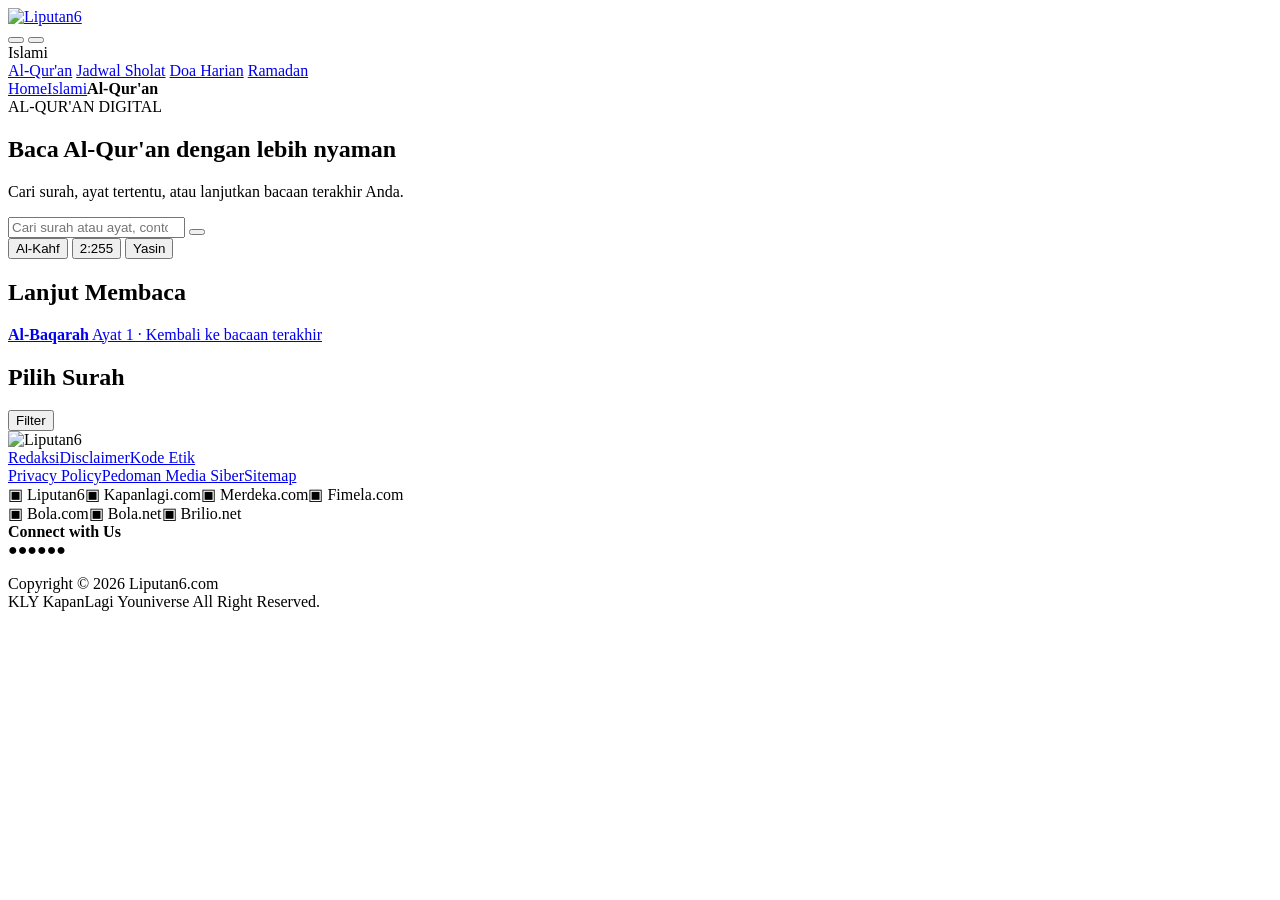
==== mobile/index.html @ b804c32e "Add standalone Quran mobile homepage shell" ====
<!doctype html>
<html lang="id">
<head>
  <meta charset="utf-8">
  <meta name="viewport" content="width=device-width,initial-scale=1,viewport-fit=cover">
  <meta name="theme-color" content="#ffffff">
  <title>Al-Qur'an Digital — Liputan6</title>
  <meta name="description" content="Baca Al-Qur'an digital, cari surah dan ayat, serta lanjutkan bacaan terakhir di Liputan6.">
  <link rel="preconnect" href="https://fonts.googleapis.com">
  <link rel="preconnect" href="https://fonts.gstatic.com" crossorigin>
  <link rel="preconnect" href="https://equran.id">
  <link href="https://fonts.googleapis.com/css2?family=Inter:wght@400;500;600;700&family=Noto+Naskh+Arabic:wght@500;600;700&display=swap" rel="stylesheet">
  <script src="https://unpkg.com/lucide@0.468.0"></script>
  <link rel="stylesheet" href="./mobile.css?v=1">
</head>
<body>
  <header class="mobile-header">
    <div class="mobile-header__bar">
      <a class="mobile-logo" href="./" aria-label="Liputan6 Al-Qur'an">
        <img src="https://www.figma.com/api/mcp/asset/c49e7ab8-68de-4ee7-a061-f25c8edc1edc.svg" alt="Liputan6">
      </a>
      <div class="mobile-header__actions">
        <button type="button" class="icon-button" aria-label="Masuk"><i data-lucide="circle-user-round"></i></button>
        <button type="button" class="icon-button" aria-label="Menu"><i data-lucide="layout-grid"></i></button>
      </div>
    </div>
    <nav class="channel-tabs" aria-label="Navigasi Islami">
      <div class="channel-tabs__lead"><i data-lucide="book-open"></i><span>Islami</span></div>
      <span class="channel-divider" aria-hidden="true"></span>
      <a class="channel-tab active" href="./" aria-current="page">Al-Qur'an</a>
      <a class="channel-tab" href="#">Jadwal Sholat</a>
      <a class="channel-tab" href="#">Doa Harian</a>
      <a class="channel-tab" href="#">Ramadan</a>
    </nav>
  </header>

  <main>
    <div class="mobile-container breadcrumb" aria-label="Breadcrumb">
      <a href="#">Home</a><i data-lucide="chevron-right"></i><a href="#">Islami</a><i data-lucide="chevron-right"></i><b>Al-Qur'an</b>
    </div>

    <section class="mobile-container hero">
      <span class="eyebrow">AL-QUR'AN DIGITAL</span>
      <h1>Baca Al-Qur'an dengan lebih nyaman</h1>
      <p>Cari surah, ayat tertentu, atau lanjutkan bacaan terakhir Anda.</p>

      <form class="quran-search" id="searchForm" role="search">
        <i data-lucide="search"></i>
        <input id="searchInput" type="search" autocomplete="off" placeholder="Cari surah atau ayat, contoh 2:255" aria-label="Cari surah atau ayat">
        <button type="submit" aria-label="Cari"><i data-lucide="arrow-right"></i></button>
      </form>
      <div class="search-suggestions" aria-label="Contoh pencarian">
        <button type="button" data-query="Al-Kahf">Al-Kahf</button>
        <button type="button" data-query="2:255">2:255</button>
        <button type="button" data-query="Yasin">Yasin</button>
      </div>
      <div id="searchResults" class="search-results" hidden></div>
    </section>

    <section class="mobile-container continue-section" id="continueSection">
      <div class="section-title-row">
        <div><span class="section-accent"></span><h2>Lanjut Membaca</h2></div>
      </div>
      <a class="continue-card" id="continueCard" href="./surah.html?surah=2">
        <div class="continue-icon"><i data-lucide="history"></i></div>
        <div class="continue-copy">
          <strong id="continueTitle">Al-Baqarah</strong>
          <span id="continueMeta">Ayat 1 · Kembali ke bacaan terakhir</span>
        </div>
        <i data-lucide="chevron-right" class="continue-arrow"></i>
      </a>
    </section>

    <section class="surah-section" id="surahSection">
      <div class="mobile-container section-title-row section-title-row--surah">
        <div><span class="section-accent"></span><h2>Pilih Surah</h2></div>
        <button class="filter-button" id="filterButton" type="button" aria-expanded="false"><i data-lucide="sliders-horizontal"></i> Filter</button>
      </div>
      <div class="mobile-container filter-panel" id="filterPanel" hidden>
        <button type="button" class="active" data-filter="Semua">Semua</button>
        <button type="button" data-filter="Makkiyah">Makkiyah</button>
        <button type="button" data-filter="Madaniyah">Madaniyah</button>
      </div>
      <div class="mobile-container surah-list" id="surahList">
        <div class="surah-skeleton"></div><div class="surah-skeleton"></div><div class="surah-skeleton"></div>
      </div>
      <div class="mobile-container">
        <button class="load-more" id="loadMore" type="button" hidden>Tampilkan lebih banyak</button>
      </div>
    </section>
  </main>

  <footer class="mobile-footer">
    <div class="footer-brand-row">
      <img class="footer-logo" src="https://www.figma.com/api/mcp/asset/e5b4003c-0902-4625-950e-8571604f6aca.svg" alt="Liputan6">
      <img class="footer-badge" src="https://www.figma.com/api/mcp/asset/d2e7c00d-f84f-42d7-879d-22c076b215c2.png" alt="">
      <img class="footer-badge footer-badge--wide" src="https://www.figma.com/api/mcp/asset/475f2e99-e665-46d4-9418-50251b727803.png" alt="">
    </div>
    <div class="footer-link-grid">
      <div><a href="#">Redaksi</a><a href="#">Disclaimer</a><a href="#">Kode Etik</a></div>
      <div><a href="#">Privacy Policy</a><a href="#">Pedoman Media Siber</a><a href="#">Sitemap</a></div>
    </div>
    <div class="footer-network">
      <div><span>▣ Liputan6</span><span>▣ Kapanlagi.com</span><span>▣ Merdeka.com</span><span>▣ Fimela.com</span></div>
      <div><span>▣ Bola.com</span><span>▣ Bola.net</span><span>▣ Brilio.net</span></div>
    </div>
    <div class="footer-social">
      <strong>Connect with Us</strong>
      <div><span>●</span><span>●</span><span>●</span><span>●</span><span>●</span><span>●</span></div>
    </div>
    <p>Copyright © 2026 Liputan6.com<br>KLY KapanLagi Youniverse All Right Reserved.</p>
  </footer>

  <script src="./home.js?v=1"></script>
</body>
</html>
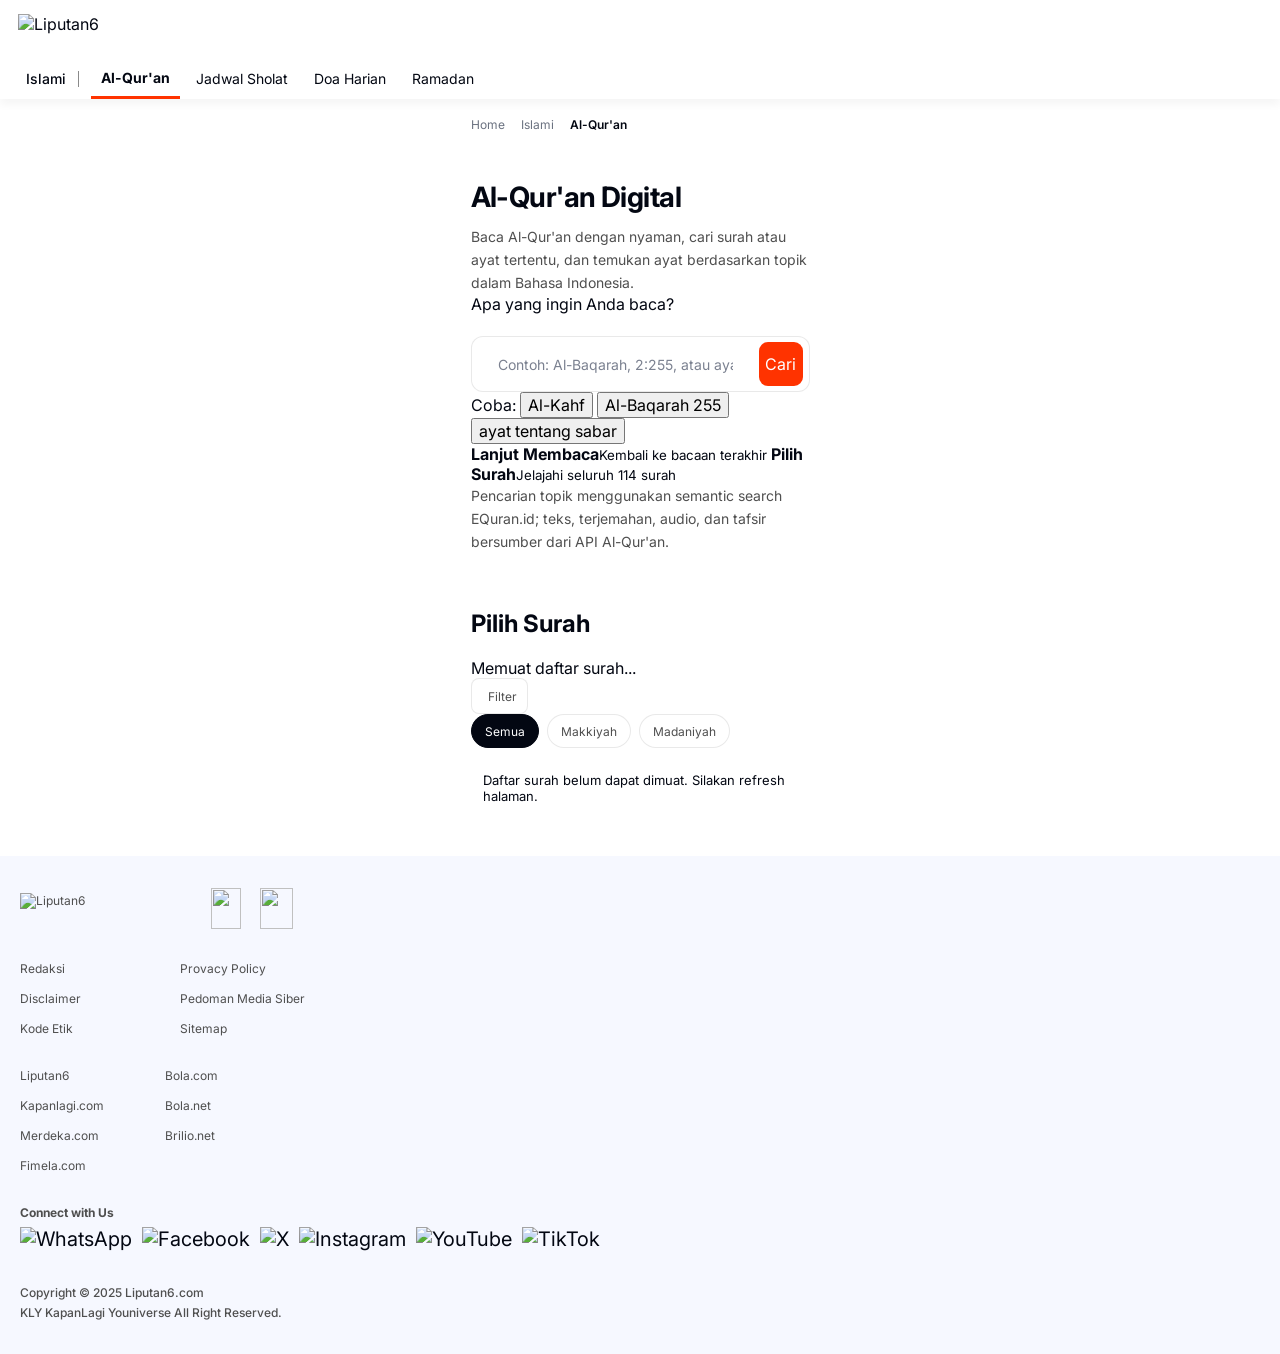
==== commit 54bfa14f: "Align mobile Quran home with desktop content and Figma footer" ====
--- a/mobile/index.html
+++ b/mobile/index.html
@@ -11,7 +11,7 @@
   <link rel="preconnect" href="https://equran.id">
   <link href="https://fonts.googleapis.com/css2?family=Inter:wght@400;500;600;700&family=Noto+Naskh+Arabic:wght@500;600;700&display=swap" rel="stylesheet">
   <script src="https://unpkg.com/lucide@0.468.0"></script>
-  <link rel="stylesheet" href="./mobile.css?v=1">
+  <link rel="stylesheet" href="./mobile.css?v=2">
 </head>
 <body>
   <header class="mobile-header">
@@ -40,41 +40,45 @@
     </div>
 
     <section class="mobile-container hero">
-      <span class="eyebrow">AL-QUR'AN DIGITAL</span>
-      <h1>Baca Al-Qur'an dengan lebih nyaman</h1>
-      <p>Cari surah, ayat tertentu, atau lanjutkan bacaan terakhir Anda.</p>
+      <h1>Al-Qur'an Digital</h1>
+      <p class="lead">Baca Al-Qur'an dengan nyaman, cari surah atau ayat tertentu, dan temukan ayat berdasarkan topik dalam Bahasa Indonesia.</p>
 
+      <div class="finder-label">Apa yang ingin Anda baca?</div>
       <form class="quran-search" id="searchForm" role="search">
         <i data-lucide="search"></i>
-        <input id="searchInput" type="search" autocomplete="off" placeholder="Cari surah atau ayat, contoh 2:255" aria-label="Cari surah atau ayat">
-        <button type="submit" aria-label="Cari"><i data-lucide="arrow-right"></i></button>
+        <input id="searchInput" type="search" autocomplete="off" placeholder="Contoh: Al-Baqarah, 2:255, atau ayat tentang sabar" aria-label="Cari surah, ayat, atau topik">
+        <button type="submit">Cari</button>
       </form>
-      <div class="search-suggestions" aria-label="Contoh pencarian">
+      <div class="finder-help" aria-label="Contoh pencarian">
+        <span>Coba:</span>
         <button type="button" data-query="Al-Kahf">Al-Kahf</button>
-        <button type="button" data-query="2:255">2:255</button>
-        <button type="button" data-query="Yasin">Yasin</button>
+        <button type="button" data-query="2:255">Al-Baqarah 255</button>
+        <button type="button" data-query="ayat tentang sabar">ayat tentang sabar</button>
       </div>
       <div id="searchResults" class="search-results" hidden></div>
-    </section>
 
-    <section class="mobile-container continue-section" id="continueSection">
-      <div class="section-title-row">
-        <div><span class="section-accent"></span><h2>Lanjut Membaca</h2></div>
+      <div class="journey">
+        <a class="journey-card journey-card--primary" id="continueCard" href="./ayat.html?surah=2&ayat=1">
+          <span class="journey-icon"><i data-lucide="history"></i></span>
+          <span class="journey-copy"><strong>Lanjut Membaca</strong><small id="continueMeta">Kembali ke bacaan terakhir</small></span>
+          <i data-lucide="chevron-right" class="journey-arrow"></i>
+        </a>
+        <a class="journey-card" href="#surahSection">
+          <span class="journey-icon"><i data-lucide="list"></i></span>
+          <span class="journey-copy"><strong>Pilih Surah</strong><small>Jelajahi seluruh 114 surah</small></span>
+          <i data-lucide="chevron-right" class="journey-arrow"></i>
+        </a>
       </div>
-      <a class="continue-card" id="continueCard" href="./surah.html?surah=2">
-        <div class="continue-icon"><i data-lucide="history"></i></div>
-        <div class="continue-copy">
-          <strong id="continueTitle">Al-Baqarah</strong>
-          <span id="continueMeta">Ayat 1 · Kembali ke bacaan terakhir</span>
-        </div>
-        <i data-lucide="chevron-right" class="continue-arrow"></i>
-      </a>
+      <p class="api-note">Pencarian topik menggunakan semantic search EQuran.id; teks, terjemahan, audio, dan tafsir bersumber dari API Al-Qur'an.</p>
     </section>
 
     <section class="surah-section" id="surahSection">
-      <div class="mobile-container section-title-row section-title-row--surah">
-        <div><span class="section-accent"></span><h2>Pilih Surah</h2></div>
-        <button class="filter-button" id="filterButton" type="button" aria-expanded="false"><i data-lucide="sliders-horizontal"></i> Filter</button>
+      <div class="mobile-container surah-head">
+        <h2>Pilih Surah</h2>
+        <div class="surah-tools">
+          <span id="surahCount">Memuat daftar surah...</span>
+          <button class="filter-button" id="filterButton" type="button" aria-expanded="false"><i data-lucide="sliders-horizontal"></i> Filter</button>
+        </div>
       </div>
       <div class="mobile-container filter-panel" id="filterPanel" hidden>
         <button type="button" class="active" data-filter="Semua">Semua</button>
@@ -90,27 +94,43 @@
     </section>
   </main>
 
-  <footer class="mobile-footer">
+  <footer class="mobile-footer" data-node-id="9561:6374">
     <div class="footer-brand-row">
-      <img class="footer-logo" src="https://www.figma.com/api/mcp/asset/e5b4003c-0902-4625-950e-8571604f6aca.svg" alt="Liputan6">
-      <img class="footer-badge" src="https://www.figma.com/api/mcp/asset/d2e7c00d-f84f-42d7-879d-22c076b215c2.png" alt="">
-      <img class="footer-badge footer-badge--wide" src="https://www.figma.com/api/mcp/asset/475f2e99-e665-46d4-9418-50251b727803.png" alt="">
+      <img class="footer-logo" src="https://www.figma.com/api/mcp/asset/d6992bd1-58a9-4e3c-9ffc-792613bb1e10.svg" alt="Liputan6">
+      <img class="footer-badge" src="https://www.figma.com/api/mcp/asset/353c3e08-ad01-46cc-924c-772f82cb1139.png" alt="">
+      <img class="footer-badge footer-badge--wide" src="https://www.figma.com/api/mcp/asset/031d70f5-2025-4f93-bd6d-1e3b5e83b98a.png" alt="">
     </div>
     <div class="footer-link-grid">
       <div><a href="#">Redaksi</a><a href="#">Disclaimer</a><a href="#">Kode Etik</a></div>
-      <div><a href="#">Privacy Policy</a><a href="#">Pedoman Media Siber</a><a href="#">Sitemap</a></div>
+      <div><a href="#">Provacy Policy</a><a href="#">Pedoman Media Siber</a><a href="#">Sitemap</a></div>
     </div>
     <div class="footer-network">
-      <div><span>▣ Liputan6</span><span>▣ Kapanlagi.com</span><span>▣ Merdeka.com</span><span>▣ Fimela.com</span></div>
-      <div><span>▣ Bola.com</span><span>▣ Bola.net</span><span>▣ Brilio.net</span></div>
+      <div>
+        <span><img src="https://www.figma.com/api/mcp/asset/102d1f4e-d08d-4d33-853c-e6e556c7f424.svg" alt="">Liputan6</span>
+        <span class="kl-icon"><i></i>Kapanlagi.com</span>
+        <span><img src="https://www.figma.com/api/mcp/asset/77bad72e-ecf4-429f-89d7-3615265c7aa0.svg" alt="">Merdeka.com</span>
+        <span class="fimela-icon"><i><img src="https://www.figma.com/api/mcp/asset/9bfc8b59-94fc-42bd-aa6b-5ca5ee5abcc8.svg" alt=""></i>Fimela.com</span>
+      </div>
+      <div>
+        <span><img src="https://www.figma.com/api/mcp/asset/77bad72e-ecf4-429f-89d7-3615265c7aa0.svg" alt="">Bola.com</span>
+        <span><img src="https://www.figma.com/api/mcp/asset/77bad72e-ecf4-429f-89d7-3615265c7aa0.svg" alt="">Bola.net</span>
+        <span class="brilio-icon"><i><img src="https://www.figma.com/api/mcp/asset/13ba5c3d-ec86-4aa4-a033-017173a704bc.svg" alt=""></i>Brilio.net</span>
+      </div>
     </div>
     <div class="footer-social">
       <strong>Connect with Us</strong>
-      <div><span>●</span><span>●</span><span>●</span><span>●</span><span>●</span><span>●</span></div>
+      <div>
+        <img src="https://www.figma.com/api/mcp/asset/14cc99d3-c0a4-4e48-9667-baae91fb8a4d.svg" alt="WhatsApp">
+        <img src="https://www.figma.com/api/mcp/asset/903afd90-6f0a-4bb9-a079-15344057a6ca.svg" alt="Facebook">
+        <span class="social-circle social-circle--black"><img src="https://www.figma.com/api/mcp/asset/2e56306e-1889-42ac-8b57-8aeb330c167c.svg" alt="X"></span>
+        <img src="https://www.figma.com/api/mcp/asset/08697b91-86b5-44cb-a3bb-99bf7665ad45.svg" alt="Instagram">
+        <span class="social-circle social-circle--youtube"><img src="https://www.figma.com/api/mcp/asset/a20d5023-03fb-479c-840e-0ed7fa0ce49d.svg" alt="YouTube"></span>
+        <span class="social-circle social-circle--black"><img src="https://www.figma.com/api/mcp/asset/47ce1d9b-184d-40ee-b671-5372ececbd9a.svg" alt="TikTok"></span>
+      </div>
     </div>
-    <p>Copyright © 2026 Liputan6.com<br>KLY KapanLagi Youniverse All Right Reserved.</p>
+    <p>Copyright © 2025 Liputan6.com<br>KLY KapanLagi Youniverse All Right Reserved.</p>
   </footer>
 
-  <script src="./home.js?v=1"></script>
+  <script src="./home.js?v=2"></script>
 </body>
 </html>
--- a/mobile/mobile.css
+++ b/mobile/mobile.css
@@ -0,0 +1 @@
+:root{--ink:#030712;--muted:#4f4f4f;--orange:#f30;--surface:#fff;--soft:#f6f8ff;--line:rgba(79,79,79,.12);--blue:#0042a5}*{box-sizing:border-box}html{font-family:Inter,Arial,sans-serif;color:var(--ink);background:#fff}body{margin:0;background:#fff}a{color:inherit;text-decoration:none}button,input{font:inherit}.mobile-header{position:sticky;top:0;z-index:50;background:#fff}.mobile-header__bar{height:58px;padding:14px 18px;display:flex;align-items:center;justify-content:space-between}.mobile-logo{width:161px;height:30px;display:block}.mobile-logo img{width:100%;height:100%;object-fit:contain}.mobile-header__actions{display:flex;gap:20px}.icon-button{width:20px;height:20px;padding:0;border:0;background:transparent;color:var(--ink);display:grid;place-items:center}.icon-button svg{width:20px;height:20px}.channel-tabs{height:41px;display:flex;align-items:center;gap:6px;padding:0 18px;overflow-x:auto;background:#fff;box-shadow:0 6px 8px rgba(0,0,0,.04);scrollbar-width:none}.channel-tabs::-webkit-scrollbar{display:none}.channel-tabs__lead{display:flex;align-items:center;gap:8px;flex:0 0 auto;font-size:14px;font-weight:500}.channel-tabs__lead svg{width:24px;height:24px}.channel-divider{width:1px;height:16px;background:#8a8a8a;flex:0 0 auto;margin:0 6px}.channel-tab{height:41px;padding:12px 10px;display:flex;align-items:center;flex:0 0 auto;white-space:nowrap;font-size:14px}.channel-tab.active{font-weight:700;border-bottom:3px solid var(--orange)}.mobile-container{width:min(100%,375px);margin:0 auto;padding-left:18px;padding-right:18px}.breadcrumb{height:51px;display:flex;align-items:center;gap:8px;font-size:12px;color:#6b7280}.breadcrumb svg{width:14px;height:14px}.breadcrumb b{color:var(--ink);font-weight:600}.hero{padding-top:22px;padding-bottom:28px}.eyebrow{font-size:11px;font-weight:700;letter-spacing:.08em;color:var(--orange)}.hero h1{margin:8px 0 10px;font-size:28px;line-height:1.25;letter-spacing:-.02em}.hero p{margin:0;color:var(--muted);font-size:14px;line-height:1.65}.quran-search{margin-top:22px;min-height:56px;border:1px solid var(--line);border-radius:12px;padding:5px 6px 5px 14px;display:flex;align-items:center;gap:10px;background:#fff}.quran-search:focus-within{border-color:var(--orange);box-shadow:0 0 0 3px rgba(255,51,0,.1)}.quran-search>svg{width:20px;height:20px;flex:0 0 auto}.quran-search input{min-width:0;flex:1;height:44px;border:0;outline:0;background:transparent;font-size:14px;color:var(--ink)}.quran-search input::placeholder{color:#7b8190}.quran-search button{width:44px;height:44px;border:0;border-radius:9px;background:var(--orange);color:#fff;display:grid;place-items:center}.quran-search button svg{width:18px;height:18px}.search-suggestions{margin-top:10px;display:flex;gap:8px;overflow-x:auto;scrollbar-width:none}.search-suggestions::-webkit-scrollbar{display:none}.search-suggestions button{height:34px;padding:0 12px;border:1px solid var(--line);border-radius:999px;background:#fff;color:var(--muted);font-size:12px;white-space:nowrap}.search-results{margin-top:12px;border:1px solid var(--line);border-radius:10px;overflow:hidden}.search-result{display:flex;align-items:center;justify-content:space-between;gap:12px;padding:12px;border-bottom:1px solid var(--line);font-size:13px}.search-result:last-child{border-bottom:0}.continue-section{padding-top:6px;padding-bottom:28px}.section-title-row{display:flex;align-items:center;justify-content:space-between;margin-bottom:14px}.section-title-row>div{display:flex;align-items:center;gap:10px}.section-accent{width:4px;height:20px;border-radius:2px;background:var(--orange)}.section-title-row h2{margin:0;font-size:20px;line-height:1.3}.continue-card{min-height:84px;border:1px solid rgba(255,51,0,.15);border-radius:12px;background:linear-gradient(135deg,#fff,#fffbf7);display:flex;align-items:center;gap:12px;padding:16px}.continue-icon{width:42px;height:42px;border-radius:50%;display:grid;place-items:center;background:#fff0eb;color:var(--orange);flex:0 0 auto}.continue-icon svg{width:20px;height:20px}.continue-copy{min-width:0;display:flex;flex:1;flex-direction:column;gap:4px}.continue-copy strong{font-size:15px}.continue-copy span{font-size:12px;color:var(--muted);white-space:nowrap;overflow:hidden;text-overflow:ellipsis}.continue-arrow{width:18px;height:18px;color:#6b7280}.surah-section{padding-top:8px;padding-bottom:40px}.section-title-row--surah{margin-bottom:12px}.filter-button{height:36px;border:1px solid var(--line);border-radius:8px;background:#fff;padding:0 10px;display:flex;align-items:center;gap:6px;font-size:12px;color:var(--muted)}.filter-button svg{width:15px;height:15px}.filter-panel{display:flex;gap:8px;padding-bottom:12px;overflow-x:auto}.filter-panel button{height:34px;padding:0 13px;border:1px solid var(--line);border-radius:999px;background:#fff;font-size:12px;color:var(--muted)}.filter-panel button.active{border-color:var(--ink);background:var(--ink);color:#fff}.surah-list{display:flex;flex-direction:column}.surah-item{display:grid;grid-template-columns:42px 1fr auto;align-items:center;gap:12px;min-height:78px;border-bottom:1px solid var(--line);padding:10px 0}.surah-number{width:36px;height:36px;border-radius:8px;background:var(--soft);display:grid;place-items:center;font-size:12px;font-weight:700}.surah-copy{min-width:0}.surah-copy strong{display:block;font-size:15px;margin-bottom:5px}.surah-copy span{display:block;font-size:12px;color:var(--muted)}.surah-arabic{text-align:right}.surah-arabic b{display:block;font-family:'Noto Naskh Arabic',serif;font-size:23px;line-height:1.3;font-weight:600}.surah-arabic span{display:block;font-size:11px;color:var(--muted);margin-top:4px}.surah-skeleton{height:78px;border-bottom:1px solid var(--line);position:relative;overflow:hidden}.surah-skeleton:after{content:"";position:absolute;inset:15px 0;background:linear-gradient(90deg,#f1f3f7,#fafbfc,#f1f3f7);border-radius:8px;animation:pulse 1.2s infinite alternate}.load-more{width:100%;height:46px;margin-top:18px;border:1px solid var(--line);border-radius:9px;background:#fff;color:var(--ink);font-size:14px;font-weight:600}.mobile-footer{background:var(--soft);padding:32px 20px;display:flex;flex-direction:column;gap:32px;color:var(--muted);font-size:12px}.footer-brand-row{display:flex;align-items:center;gap:19px}.footer-logo{width:172px;height:32px;object-fit:contain}.footer-badge{width:30px;height:41px;object-fit:cover}.footer-badge--wide{width:33px}.footer-link-grid{display:grid;grid-template-columns:95px 1fr;gap:65px}.footer-link-grid>div{display:flex;flex-direction:column;gap:15px}.footer-network{display:grid;grid-template-columns:115px 1fr;gap:30px}.footer-network>div{display:flex;flex-direction:column;gap:15px}.footer-social{display:flex;flex-direction:column;gap:7px}.footer-social strong{font-size:12px}.footer-social>div{display:flex;gap:10px;font-size:20px;line-height:24px;color:var(--ink)}.mobile-footer p{margin:0;line-height:1.6;font-weight:500}@keyframes pulse{from{opacity:.55}to{opacity:1}}@media(max-width:340px){.mobile-header__bar,.channel-tabs,.mobile-container{padding-left:14px;padding-right:14px}.mobile-logo{width:148px}.hero h1{font-size:25px}.footer-link-grid{gap:38px}.footer-brand-row{gap:12px}.footer-logo{width:154px}}@media(prefers-reduced-motion:reduce){*{scroll-behavior:auto!important;animation:none!important;transition:none!important}}
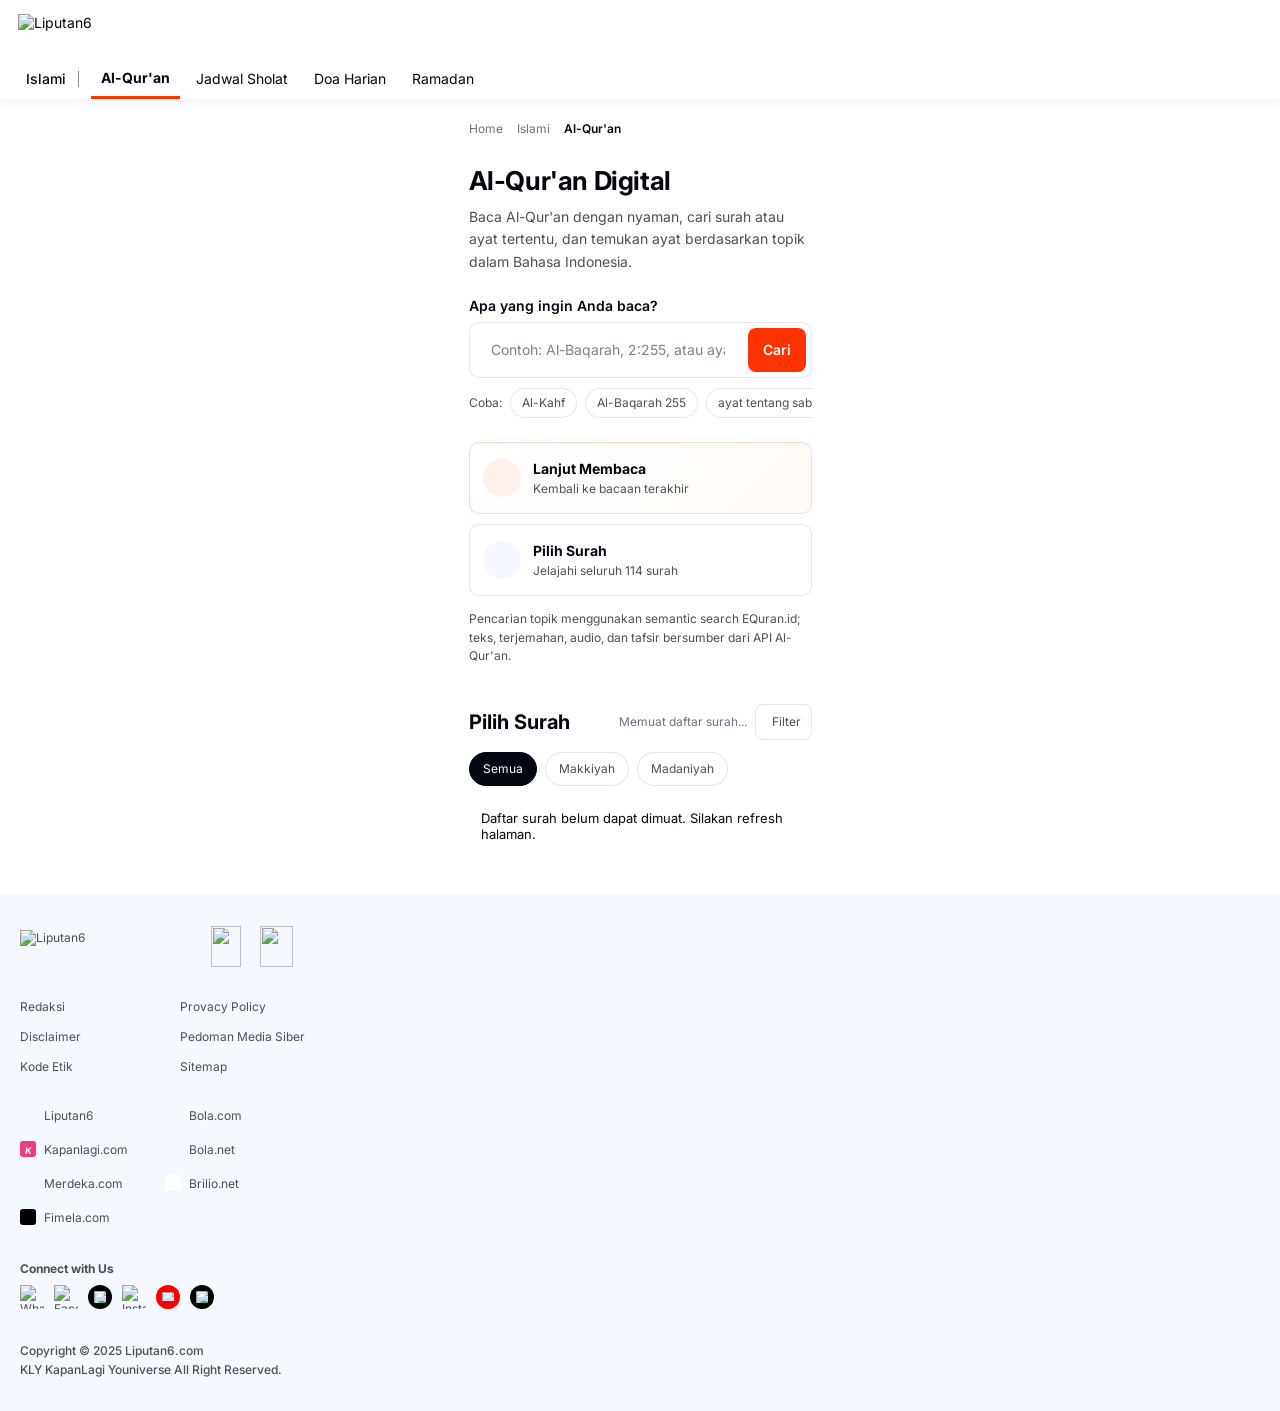
==== commit 60b573ae: "Use exact Figma network icons in mobile footer" ====
--- a/mobile/index.html
+++ b/mobile/index.html
@@ -107,13 +107,13 @@
     <div class="footer-network">
       <div>
         <span><img src="https://www.figma.com/api/mcp/asset/102d1f4e-d08d-4d33-853c-e6e556c7f424.svg" alt="">Liputan6</span>
-        <span class="kl-icon"><i></i>Kapanlagi.com</span>
+        <span class="kl-icon"><i><img src="https://www.figma.com/api/mcp/asset/fbc10e98-ecdf-48d4-936a-a39d8ad5038f.svg" alt=""></i>Kapanlagi.com</span>
         <span><img src="https://www.figma.com/api/mcp/asset/77bad72e-ecf4-429f-89d7-3615265c7aa0.svg" alt="">Merdeka.com</span>
         <span class="fimela-icon"><i><img src="https://www.figma.com/api/mcp/asset/9bfc8b59-94fc-42bd-aa6b-5ca5ee5abcc8.svg" alt=""></i>Fimela.com</span>
       </div>
       <div>
-        <span><img src="https://www.figma.com/api/mcp/asset/77bad72e-ecf4-429f-89d7-3615265c7aa0.svg" alt="">Bola.com</span>
-        <span><img src="https://www.figma.com/api/mcp/asset/77bad72e-ecf4-429f-89d7-3615265c7aa0.svg" alt="">Bola.net</span>
+        <span><img src="https://www.figma.com/api/mcp/asset/98e5363f-795e-4adc-bf3e-c63c21144c7f.svg" alt="">Bola.com</span>
+        <span><img src="https://www.figma.com/api/mcp/asset/d00fa929-3812-410c-9f17-5fcaa4eff801.svg" alt="">Bola.net</span>
         <span class="brilio-icon"><i><img src="https://www.figma.com/api/mcp/asset/13ba5c3d-ec86-4aa4-a033-017173a704bc.svg" alt=""></i>Brilio.net</span>
       </div>
     </div>
--- a/mobile/mobile.css
+++ b/mobile/mobile.css
@@ -1 +1 @@
-:root{--ink:#030712;--muted:#4f4f4f;--orange:#f30;--surface:#fff;--soft:#f6f8ff;--line:rgba(79,79,79,.12);--blue:#0042a5}*{box-sizing:border-box}html{font-family:Inter,Arial,sans-serif;color:var(--ink);background:#fff}body{margin:0;background:#fff}a{color:inherit;text-decoration:none}button,input{font:inherit}.mobile-header{position:sticky;top:0;z-index:50;background:#fff}.mobile-header__bar{height:58px;padding:14px 18px;display:flex;align-items:center;justify-content:space-between}.mobile-logo{width:161px;height:30px;display:block}.mobile-logo img{width:100%;height:100%;object-fit:contain}.mobile-header__actions{display:flex;gap:20px}.icon-button{width:20px;height:20px;padding:0;border:0;background:transparent;color:var(--ink);display:grid;place-items:center}.icon-button svg{width:20px;height:20px}.channel-tabs{height:41px;display:flex;align-items:center;gap:6px;padding:0 18px;overflow-x:auto;background:#fff;box-shadow:0 6px 8px rgba(0,0,0,.04);scrollbar-width:none}.channel-tabs::-webkit-scrollbar{display:none}.channel-tabs__lead{display:flex;align-items:center;gap:8px;flex:0 0 auto;font-size:14px;font-weight:500}.channel-tabs__lead svg{width:24px;height:24px}.channel-divider{width:1px;height:16px;background:#8a8a8a;flex:0 0 auto;margin:0 6px}.channel-tab{height:41px;padding:12px 10px;display:flex;align-items:center;flex:0 0 auto;white-space:nowrap;font-size:14px}.channel-tab.active{font-weight:700;border-bottom:3px solid var(--orange)}.mobile-container{width:min(100%,375px);margin:0 auto;padding-left:18px;padding-right:18px}.breadcrumb{height:51px;display:flex;align-items:center;gap:8px;font-size:12px;color:#6b7280}.breadcrumb svg{width:14px;height:14px}.breadcrumb b{color:var(--ink);font-weight:600}.hero{padding-top:22px;padding-bottom:28px}.eyebrow{font-size:11px;font-weight:700;letter-spacing:.08em;color:var(--orange)}.hero h1{margin:8px 0 10px;font-size:28px;line-height:1.25;letter-spacing:-.02em}.hero p{margin:0;color:var(--muted);font-size:14px;line-height:1.65}.quran-search{margin-top:22px;min-height:56px;border:1px solid var(--line);border-radius:12px;padding:5px 6px 5px 14px;display:flex;align-items:center;gap:10px;background:#fff}.quran-search:focus-within{border-color:var(--orange);box-shadow:0 0 0 3px rgba(255,51,0,.1)}.quran-search>svg{width:20px;height:20px;flex:0 0 auto}.quran-search input{min-width:0;flex:1;height:44px;border:0;outline:0;background:transparent;font-size:14px;color:var(--ink)}.quran-search input::placeholder{color:#7b8190}.quran-search button{width:44px;height:44px;border:0;border-radius:9px;background:var(--orange);color:#fff;display:grid;place-items:center}.quran-search button svg{width:18px;height:18px}.search-suggestions{margin-top:10px;display:flex;gap:8px;overflow-x:auto;scrollbar-width:none}.search-suggestions::-webkit-scrollbar{display:none}.search-suggestions button{height:34px;padding:0 12px;border:1px solid var(--line);border-radius:999px;background:#fff;color:var(--muted);font-size:12px;white-space:nowrap}.search-results{margin-top:12px;border:1px solid var(--line);border-radius:10px;overflow:hidden}.search-result{display:flex;align-items:center;justify-content:space-between;gap:12px;padding:12px;border-bottom:1px solid var(--line);font-size:13px}.search-result:last-child{border-bottom:0}.continue-section{padding-top:6px;padding-bottom:28px}.section-title-row{display:flex;align-items:center;justify-content:space-between;margin-bottom:14px}.section-title-row>div{display:flex;align-items:center;gap:10px}.section-accent{width:4px;height:20px;border-radius:2px;background:var(--orange)}.section-title-row h2{margin:0;font-size:20px;line-height:1.3}.continue-card{min-height:84px;border:1px solid rgba(255,51,0,.15);border-radius:12px;background:linear-gradient(135deg,#fff,#fffbf7);display:flex;align-items:center;gap:12px;padding:16px}.continue-icon{width:42px;height:42px;border-radius:50%;display:grid;place-items:center;background:#fff0eb;color:var(--orange);flex:0 0 auto}.continue-icon svg{width:20px;height:20px}.continue-copy{min-width:0;display:flex;flex:1;flex-direction:column;gap:4px}.continue-copy strong{font-size:15px}.continue-copy span{font-size:12px;color:var(--muted);white-space:nowrap;overflow:hidden;text-overflow:ellipsis}.continue-arrow{width:18px;height:18px;color:#6b7280}.surah-section{padding-top:8px;padding-bottom:40px}.section-title-row--surah{margin-bottom:12px}.filter-button{height:36px;border:1px solid var(--line);border-radius:8px;background:#fff;padding:0 10px;display:flex;align-items:center;gap:6px;font-size:12px;color:var(--muted)}.filter-button svg{width:15px;height:15px}.filter-panel{display:flex;gap:8px;padding-bottom:12px;overflow-x:auto}.filter-panel button{height:34px;padding:0 13px;border:1px solid var(--line);border-radius:999px;background:#fff;font-size:12px;color:var(--muted)}.filter-panel button.active{border-color:var(--ink);background:var(--ink);color:#fff}.surah-list{display:flex;flex-direction:column}.surah-item{display:grid;grid-template-columns:42px 1fr auto;align-items:center;gap:12px;min-height:78px;border-bottom:1px solid var(--line);padding:10px 0}.surah-number{width:36px;height:36px;border-radius:8px;background:var(--soft);display:grid;place-items:center;font-size:12px;font-weight:700}.surah-copy{min-width:0}.surah-copy strong{display:block;font-size:15px;margin-bottom:5px}.surah-copy span{display:block;font-size:12px;color:var(--muted)}.surah-arabic{text-align:right}.surah-arabic b{display:block;font-family:'Noto Naskh Arabic',serif;font-size:23px;line-height:1.3;font-weight:600}.surah-arabic span{display:block;font-size:11px;color:var(--muted);margin-top:4px}.surah-skeleton{height:78px;border-bottom:1px solid var(--line);position:relative;overflow:hidden}.surah-skeleton:after{content:"";position:absolute;inset:15px 0;background:linear-gradient(90deg,#f1f3f7,#fafbfc,#f1f3f7);border-radius:8px;animation:pulse 1.2s infinite alternate}.load-more{width:100%;height:46px;margin-top:18px;border:1px solid var(--line);border-radius:9px;background:#fff;color:var(--ink);font-size:14px;font-weight:600}.mobile-footer{background:var(--soft);padding:32px 20px;display:flex;flex-direction:column;gap:32px;color:var(--muted);font-size:12px}.footer-brand-row{display:flex;align-items:center;gap:19px}.footer-logo{width:172px;height:32px;object-fit:contain}.footer-badge{width:30px;height:41px;object-fit:cover}.footer-badge--wide{width:33px}.footer-link-grid{display:grid;grid-template-columns:95px 1fr;gap:65px}.footer-link-grid>div{display:flex;flex-direction:column;gap:15px}.footer-network{display:grid;grid-template-columns:115px 1fr;gap:30px}.footer-network>div{display:flex;flex-direction:column;gap:15px}.footer-social{display:flex;flex-direction:column;gap:7px}.footer-social strong{font-size:12px}.footer-social>div{display:flex;gap:10px;font-size:20px;line-height:24px;color:var(--ink)}.mobile-footer p{margin:0;line-height:1.6;font-weight:500}@keyframes pulse{from{opacity:.55}to{opacity:1}}@media(max-width:340px){.mobile-header__bar,.channel-tabs,.mobile-container{padding-left:14px;padding-right:14px}.mobile-logo{width:148px}.hero h1{font-size:25px}.footer-link-grid{gap:38px}.footer-brand-row{gap:12px}.footer-logo{width:154px}}@media(prefers-reduced-motion:reduce){*{scroll-behavior:auto!important;animation:none!important;transition:none!important}}+:root{--ink:#030712;--muted:#4f4f4f;--orange:#f30;--surface:#fff;--soft:#f6f8ff;--line:rgba(79,79,79,.14);--blue:#0042a5}*{box-sizing:border-box}html{font-family:Inter,Arial,sans-serif;color:var(--ink);background:#fff;font-size:16px}body{margin:0;background:#fff;font-size:14px}a{color:inherit;text-decoration:none}button,input{font:inherit}.mobile-header{position:sticky;top:0;z-index:50;background:#fff}.mobile-header__bar{height:58px;padding:14px 18px;display:flex;align-items:center;justify-content:space-between}.mobile-logo{width:161px;height:30px;display:block}.mobile-logo img{width:100%;height:100%;object-fit:contain}.mobile-header__actions{display:flex;gap:20px}.icon-button{width:20px;height:20px;padding:0;border:0;background:transparent;color:var(--ink);display:grid;place-items:center}.icon-button svg{width:20px;height:20px}.channel-tabs{height:41px;display:flex;align-items:center;gap:6px;padding:0 18px;overflow-x:auto;background:#fff;box-shadow:0 6px 8px rgba(0,0,0,.04);scrollbar-width:none}.channel-tabs::-webkit-scrollbar{display:none}.channel-tabs__lead{display:flex;align-items:center;gap:8px;flex:0 0 auto;font-size:14px;font-weight:500}.channel-tabs__lead svg{width:24px;height:24px}.channel-divider{width:1px;height:16px;background:#8a8a8a;flex:0 0 auto;margin:0 6px}.channel-tab{height:41px;padding:12px 10px;display:flex;align-items:center;flex:0 0 auto;white-space:nowrap;font-size:14px}.channel-tab.active{font-weight:700;border-bottom:3px solid var(--orange)}.mobile-container{width:min(100%,375px);margin:0 auto;padding-left:16px;padding-right:16px}.breadcrumb{min-height:43px;margin-top:8px;display:flex;align-items:center;gap:7px;font-size:12px;color:#6b7280}.breadcrumb svg{width:14px;height:14px}.breadcrumb b{color:var(--ink);font-weight:600}.hero{padding-top:14px;padding-bottom:30px}.hero h1{margin:0 0 8px;font-size:26px;line-height:1.3;letter-spacing:-.015em}.hero .lead{margin:0;color:var(--muted);font-size:14px;line-height:1.6}.finder-label{margin-top:24px;margin-bottom:8px;font-size:14px;font-weight:600}.quran-search{min-height:56px;border:1px solid var(--line);border-radius:10px;padding:5px 5px 5px 12px;display:flex;align-items:center;gap:9px;background:#fff}.quran-search:focus-within{border-color:var(--orange);box-shadow:0 0 0 3px rgba(255,51,0,.1)}.quran-search>svg{width:20px;height:20px;flex:0 0 auto}.quran-search input{min-width:0;flex:1;height:44px;padding:0;border:0;outline:0;background:transparent;font-size:14px;color:var(--ink)}.quran-search input::placeholder{color:#7b8190}.quran-search button{height:44px;min-width:58px;padding:0 14px;border:0;border-radius:8px;background:var(--orange);color:#fff;font-size:14px;font-weight:600}.finder-help{margin-top:10px;display:flex;align-items:center;gap:8px;overflow-x:auto;scrollbar-width:none}.finder-help::-webkit-scrollbar{display:none}.finder-help>span{font-size:12px;color:var(--muted);flex:0 0 auto}.finder-help button{height:30px;padding:0 11px;border:1px solid var(--line);border-radius:999px;background:#fff;color:var(--muted);font-size:12px;white-space:nowrap}.search-results{margin-top:12px;border:1px solid var(--line);border-radius:10px;overflow:hidden;background:#fff}.search-result{display:flex;align-items:center;justify-content:space-between;gap:12px;padding:12px;border-bottom:1px solid var(--line);font-size:13px}.search-result:last-child{border-bottom:0}.search-result small{font-size:12px;color:var(--muted);line-height:1.45}.journey{margin-top:24px;display:flex;flex-direction:column;gap:10px}.journey-card{min-height:72px;border:1px solid var(--line);border-radius:10px;background:#fff;display:flex;align-items:center;gap:12px;padding:13px}.journey-card--primary{border-color:rgba(255,51,0,.18);background:linear-gradient(135deg,#fff,#fffbf7)}.journey-icon{width:38px;height:38px;border-radius:50%;display:grid;place-items:center;background:var(--soft);color:var(--ink);flex:0 0 auto}.journey-card--primary .journey-icon{background:#fff0eb;color:var(--orange)}.journey-icon svg{width:18px;height:18px}.journey-copy{min-width:0;display:flex;flex:1;flex-direction:column;gap:4px}.journey-copy strong{font-size:14px}.journey-copy small{font-size:12px;color:var(--muted);white-space:nowrap;overflow:hidden;text-overflow:ellipsis}.journey-arrow{width:18px;height:18px;color:#6b7280}.api-note{margin:14px 0 0;color:var(--muted);font-size:12px;line-height:1.55}.surah-section{padding-top:8px;padding-bottom:40px}.surah-head{display:flex;align-items:center;justify-content:space-between;gap:12px;margin-bottom:12px}.surah-head h2{margin:0;font-size:20px;line-height:1.3}.surah-tools{display:flex;align-items:center;gap:8px}.surah-tools>span{font-size:12px;color:#6b7280;white-space:nowrap}.filter-button{height:36px;border:1px solid var(--line);border-radius:8px;background:#fff;padding:0 10px;display:flex;align-items:center;gap:6px;font-size:12px;color:var(--muted)}.filter-button svg{width:15px;height:15px}.filter-panel{display:flex;gap:8px;padding-bottom:12px;overflow-x:auto}.filter-panel button{height:34px;padding:0 13px;border:1px solid var(--line);border-radius:999px;background:#fff;font-size:12px;color:var(--muted)}.filter-panel button.active{border-color:var(--ink);background:var(--ink);color:#fff}.surah-list{display:flex;flex-direction:column;gap:10px}.surah-item{display:grid;grid-template-columns:38px minmax(0,1fr) auto;align-items:center;gap:10px;min-height:82px;border:1px solid var(--line);border-radius:10px;padding:12px;background:#fff}.surah-number{width:34px;height:34px;border-radius:8px;background:var(--soft);display:grid;place-items:center;font-size:12px;font-weight:700}.surah-copy{min-width:0}.surah-copy strong{display:block;font-size:14px;margin-bottom:4px}.surah-copy span{display:block;font-size:12px;color:var(--muted);line-height:1.4}.surah-arabic{text-align:right;max-width:120px}.surah-arabic b{display:block;font-family:'Noto Naskh Arabic',serif;font-size:24px;line-height:1.35;font-weight:600}.surah-arabic span{display:block;font-size:12px;color:var(--muted);margin-top:3px;white-space:nowrap;overflow:hidden;text-overflow:ellipsis}.surah-skeleton{height:82px;border:1px solid var(--line);border-radius:10px;position:relative;overflow:hidden}.surah-skeleton:after{content:"";position:absolute;inset:14px;background:linear-gradient(90deg,#f1f3f7,#fafbfc,#f1f3f7);border-radius:8px;animation:pulse 1.2s infinite alternate}.load-more{width:100%;height:46px;margin-top:18px;border:1px solid var(--line);border-radius:9px;background:#fff;color:var(--ink);font-size:14px;font-weight:600}.mobile-footer{background:var(--soft);padding:32px 20px;display:flex;flex-direction:column;gap:32px;color:var(--muted);font-size:12px}.footer-brand-row{display:flex;align-items:center;gap:19px;width:273px}.footer-logo{width:172px;height:32px;object-fit:contain}.footer-badge{width:30px;height:41px;object-fit:cover}.footer-badge--wide{width:33px}.footer-link-grid{display:grid;grid-template-columns:95px 133px;gap:65px;align-items:center}.footer-link-grid>div{display:flex;flex-direction:column;gap:15px}.footer-link-grid a{font-size:12px;line-height:15px;white-space:nowrap}.footer-network{display:grid;grid-template-columns:115px 141px;gap:30px;align-items:start}.footer-network>div{display:flex;flex-direction:column;gap:15px}.footer-network span{height:19px;display:flex;align-items:center;gap:8px;font-size:12px;line-height:19px;white-space:nowrap}.footer-network span>img,.footer-network span>i{width:16px;height:16px;flex:0 0 16px;object-fit:contain}.kl-icon i{background:#ee3c80;border-radius:3px;position:relative}.kl-icon i:after{content:"K";position:absolute;inset:0;display:grid;place-items:center;color:#fff;font-size:9px;font-weight:700}.fimela-icon i{background:#000;border-radius:3px;display:grid;place-items:center}.fimela-icon i img{width:6px;height:10px}.brilio-icon i{background:#fff;border-radius:3px;display:grid;place-items:center}.brilio-icon i img{width:9px;height:10px}.footer-social{display:flex;flex-direction:column;gap:7px}.footer-social strong{font-size:12px;line-height:19px}.footer-social>div{display:flex;gap:10px;align-items:center}.footer-social>div>img,.social-circle{width:24px;height:24px;flex:0 0 24px}.footer-social>div>img{object-fit:contain}.social-circle{border-radius:50%;display:grid;place-items:center}.social-circle img{object-fit:contain}.social-circle--black{background:#000}.social-circle--black img{width:12px;height:12px}.social-circle--youtube{background:red}.social-circle--youtube img{width:12px;height:9px}.mobile-footer>p{margin:0;line-height:1.6;font-weight:500;font-size:12px}@keyframes pulse{from{opacity:.55}to{opacity:1}}@media(max-width:350px){.surah-head{align-items:flex-start;flex-direction:column}.surah-tools{width:100%;justify-content:space-between}.surah-arabic{max-width:94px}.footer-link-grid{gap:42px}.footer-network{gap:18px}.footer-brand-row{gap:12px}.footer-logo{width:154px}}@media(prefers-reduced-motion:reduce){*{scroll-behavior:auto!important;animation:none!important;transition:none!important}}
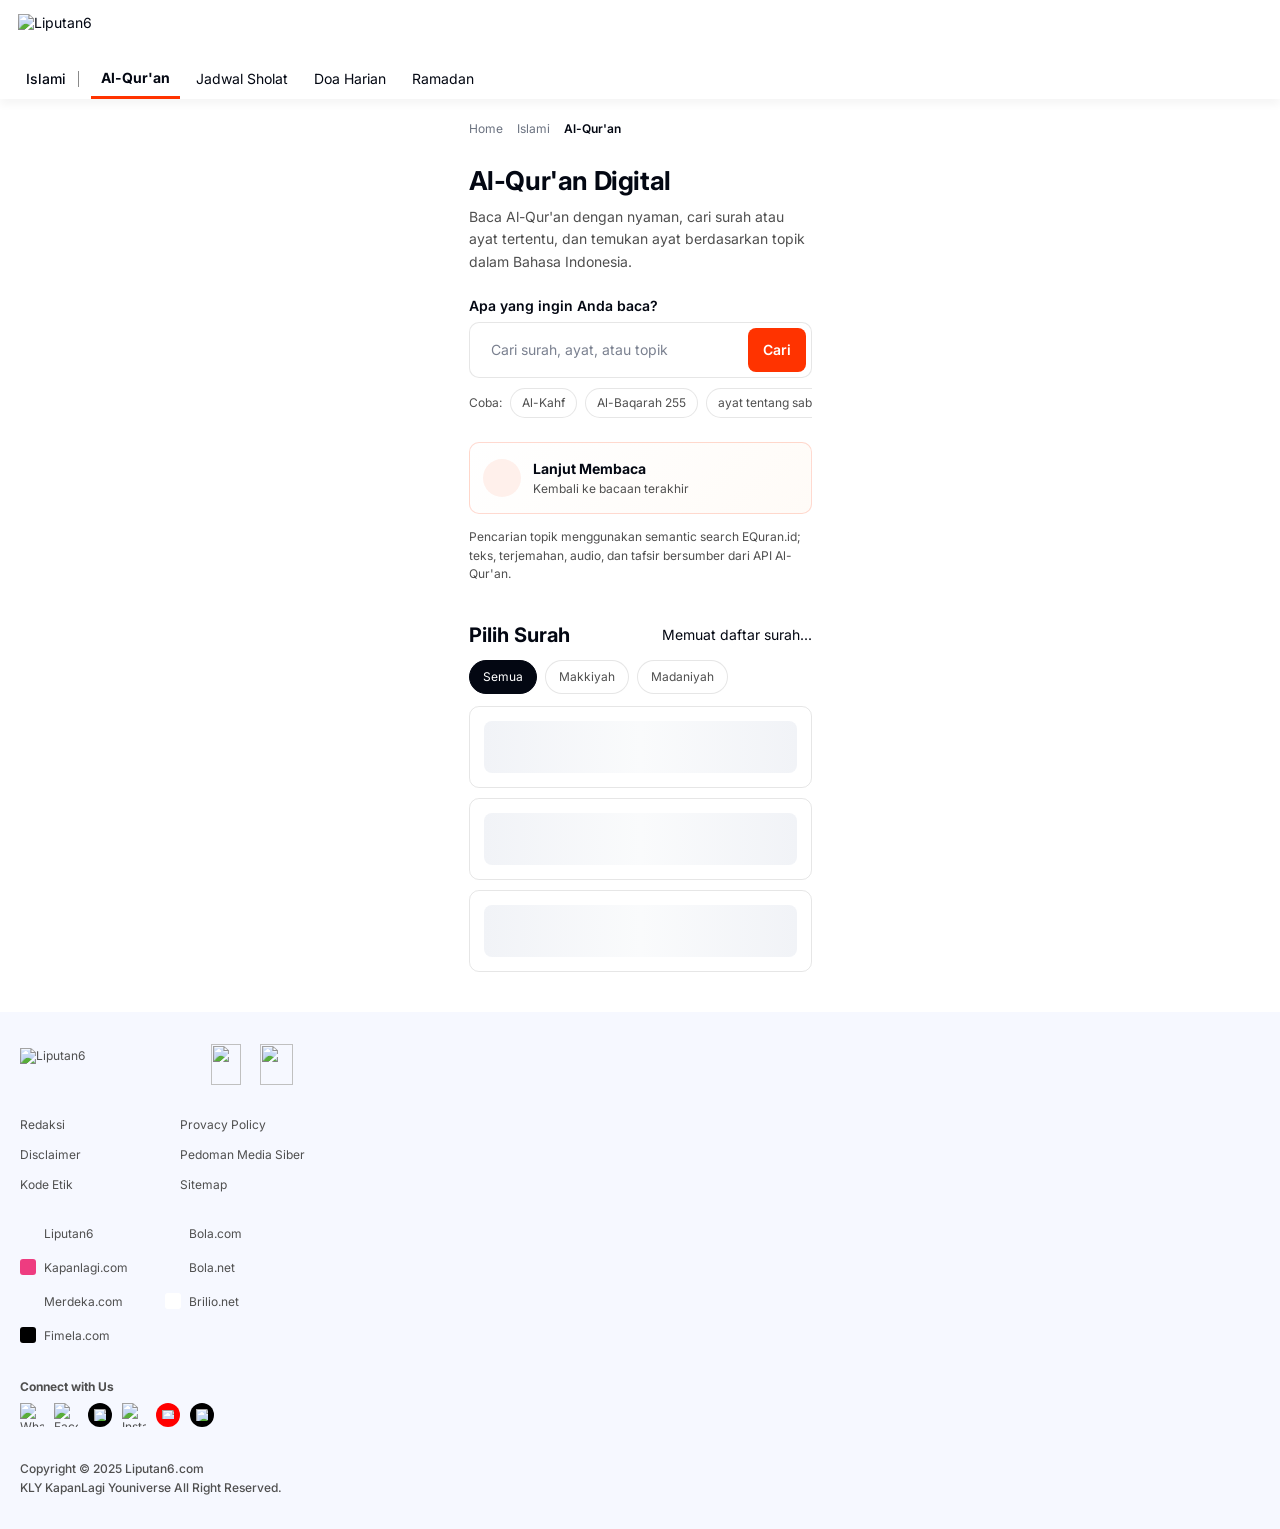
==== commit 2e35c1c7: "Refine Quran mobile homepage hierarchy and controls" ====
--- a/mobile/index.html
+++ b/mobile/index.html
@@ -9,9 +9,9 @@
   <link rel="preconnect" href="https://fonts.googleapis.com">
   <link rel="preconnect" href="https://fonts.gstatic.com" crossorigin>
   <link rel="preconnect" href="https://equran.id">
-  <link href="https://fonts.googleapis.com/css2?family=Inter:wght@400;500;600;700&family=Noto+Naskh+Arabic:wght@500;600;700&display=swap" rel="stylesheet">
+  <link href="https://fonts.googleapis.com/css2?family=Inter:wght@400;500;600;700&display=swap" rel="stylesheet">
   <script src="https://unpkg.com/lucide@0.468.0"></script>
-  <link rel="stylesheet" href="./mobile.css?v=2">
+  <link rel="stylesheet" href="./mobile.css?v=3">
 </head>
 <body>
   <header class="mobile-header">
@@ -46,7 +46,7 @@
       <div class="finder-label">Apa yang ingin Anda baca?</div>
       <form class="quran-search" id="searchForm" role="search">
         <i data-lucide="search"></i>
-        <input id="searchInput" type="search" autocomplete="off" placeholder="Contoh: Al-Baqarah, 2:255, atau ayat tentang sabar" aria-label="Cari surah, ayat, atau topik">
+        <input id="searchInput" type="search" autocomplete="off" placeholder="Cari surah, ayat, atau topik" aria-label="Cari surah, ayat, atau topik">
         <button type="submit">Cari</button>
       </form>
       <div class="finder-help" aria-label="Contoh pencarian">
@@ -63,11 +63,6 @@
           <span class="journey-copy"><strong>Lanjut Membaca</strong><small id="continueMeta">Kembali ke bacaan terakhir</small></span>
           <i data-lucide="chevron-right" class="journey-arrow"></i>
         </a>
-        <a class="journey-card" href="#surahSection">
-          <span class="journey-icon"><i data-lucide="list"></i></span>
-          <span class="journey-copy"><strong>Pilih Surah</strong><small>Jelajahi seluruh 114 surah</small></span>
-          <i data-lucide="chevron-right" class="journey-arrow"></i>
-        </a>
       </div>
       <p class="api-note">Pencarian topik menggunakan semantic search EQuran.id; teks, terjemahan, audio, dan tafsir bersumber dari API Al-Qur'an.</p>
     </section>
@@ -75,12 +70,9 @@
     <section class="surah-section" id="surahSection">
       <div class="mobile-container surah-head">
         <h2>Pilih Surah</h2>
-        <div class="surah-tools">
-          <span id="surahCount">Memuat daftar surah...</span>
-          <button class="filter-button" id="filterButton" type="button" aria-expanded="false"><i data-lucide="sliders-horizontal"></i> Filter</button>
-        </div>
+        <span id="surahCount">Memuat daftar surah...</span>
       </div>
-      <div class="mobile-container filter-panel" id="filterPanel" hidden>
+      <div class="mobile-container filter-panel" id="filterPanel" aria-label="Filter jenis surah">
         <button type="button" class="active" data-filter="Semua">Semua</button>
         <button type="button" data-filter="Makkiyah">Makkiyah</button>
         <button type="button" data-filter="Madaniyah">Madaniyah</button>
@@ -131,6 +123,6 @@
     <p>Copyright © 2025 Liputan6.com<br>KLY KapanLagi Youniverse All Right Reserved.</p>
   </footer>
 
-  <script src="./home.js?v=2"></script>
+  <script src="./home.js?v=3"></script>
 </body>
 </html>
--- a/mobile/mobile.css
+++ b/mobile/mobile.css
@@ -1 +1 @@
-:root{--ink:#030712;--muted:#4f4f4f;--orange:#f30;--surface:#fff;--soft:#f6f8ff;--line:rgba(79,79,79,.14);--blue:#0042a5}*{box-sizing:border-box}html{font-family:Inter,Arial,sans-serif;color:var(--ink);background:#fff;font-size:16px}body{margin:0;background:#fff;font-size:14px}a{color:inherit;text-decoration:none}button,input{font:inherit}.mobile-header{position:sticky;top:0;z-index:50;background:#fff}.mobile-header__bar{height:58px;padding:14px 18px;display:flex;align-items:center;justify-content:space-between}.mobile-logo{width:161px;height:30px;display:block}.mobile-logo img{width:100%;height:100%;object-fit:contain}.mobile-header__actions{display:flex;gap:20px}.icon-button{width:20px;height:20px;padding:0;border:0;background:transparent;color:var(--ink);display:grid;place-items:center}.icon-button svg{width:20px;height:20px}.channel-tabs{height:41px;display:flex;align-items:center;gap:6px;padding:0 18px;overflow-x:auto;background:#fff;box-shadow:0 6px 8px rgba(0,0,0,.04);scrollbar-width:none}.channel-tabs::-webkit-scrollbar{display:none}.channel-tabs__lead{display:flex;align-items:center;gap:8px;flex:0 0 auto;font-size:14px;font-weight:500}.channel-tabs__lead svg{width:24px;height:24px}.channel-divider{width:1px;height:16px;background:#8a8a8a;flex:0 0 auto;margin:0 6px}.channel-tab{height:41px;padding:12px 10px;display:flex;align-items:center;flex:0 0 auto;white-space:nowrap;font-size:14px}.channel-tab.active{font-weight:700;border-bottom:3px solid var(--orange)}.mobile-container{width:min(100%,375px);margin:0 auto;padding-left:16px;padding-right:16px}.breadcrumb{min-height:43px;margin-top:8px;display:flex;align-items:center;gap:7px;font-size:12px;color:#6b7280}.breadcrumb svg{width:14px;height:14px}.breadcrumb b{color:var(--ink);font-weight:600}.hero{padding-top:14px;padding-bottom:30px}.hero h1{margin:0 0 8px;font-size:26px;line-height:1.3;letter-spacing:-.015em}.hero .lead{margin:0;color:var(--muted);font-size:14px;line-height:1.6}.finder-label{margin-top:24px;margin-bottom:8px;font-size:14px;font-weight:600}.quran-search{min-height:56px;border:1px solid var(--line);border-radius:10px;padding:5px 5px 5px 12px;display:flex;align-items:center;gap:9px;background:#fff}.quran-search:focus-within{border-color:var(--orange);box-shadow:0 0 0 3px rgba(255,51,0,.1)}.quran-search>svg{width:20px;height:20px;flex:0 0 auto}.quran-search input{min-width:0;flex:1;height:44px;padding:0;border:0;outline:0;background:transparent;font-size:14px;color:var(--ink)}.quran-search input::placeholder{color:#7b8190}.quran-search button{height:44px;min-width:58px;padding:0 14px;border:0;border-radius:8px;background:var(--orange);color:#fff;font-size:14px;font-weight:600}.finder-help{margin-top:10px;display:flex;align-items:center;gap:8px;overflow-x:auto;scrollbar-width:none}.finder-help::-webkit-scrollbar{display:none}.finder-help>span{font-size:12px;color:var(--muted);flex:0 0 auto}.finder-help button{height:30px;padding:0 11px;border:1px solid var(--line);border-radius:999px;background:#fff;color:var(--muted);font-size:12px;white-space:nowrap}.search-results{margin-top:12px;border:1px solid var(--line);border-radius:10px;overflow:hidden;background:#fff}.search-result{display:flex;align-items:center;justify-content:space-between;gap:12px;padding:12px;border-bottom:1px solid var(--line);font-size:13px}.search-result:last-child{border-bottom:0}.search-result small{font-size:12px;color:var(--muted);line-height:1.45}.journey{margin-top:24px;display:flex;flex-direction:column;gap:10px}.journey-card{min-height:72px;border:1px solid var(--line);border-radius:10px;background:#fff;display:flex;align-items:center;gap:12px;padding:13px}.journey-card--primary{border-color:rgba(255,51,0,.18);background:linear-gradient(135deg,#fff,#fffbf7)}.journey-icon{width:38px;height:38px;border-radius:50%;display:grid;place-items:center;background:var(--soft);color:var(--ink);flex:0 0 auto}.journey-card--primary .journey-icon{background:#fff0eb;color:var(--orange)}.journey-icon svg{width:18px;height:18px}.journey-copy{min-width:0;display:flex;flex:1;flex-direction:column;gap:4px}.journey-copy strong{font-size:14px}.journey-copy small{font-size:12px;color:var(--muted);white-space:nowrap;overflow:hidden;text-overflow:ellipsis}.journey-arrow{width:18px;height:18px;color:#6b7280}.api-note{margin:14px 0 0;color:var(--muted);font-size:12px;line-height:1.55}.surah-section{padding-top:8px;padding-bottom:40px}.surah-head{display:flex;align-items:center;justify-content:space-between;gap:12px;margin-bottom:12px}.surah-head h2{margin:0;font-size:20px;line-height:1.3}.surah-tools{display:flex;align-items:center;gap:8px}.surah-tools>span{font-size:12px;color:#6b7280;white-space:nowrap}.filter-button{height:36px;border:1px solid var(--line);border-radius:8px;background:#fff;padding:0 10px;display:flex;align-items:center;gap:6px;font-size:12px;color:var(--muted)}.filter-button svg{width:15px;height:15px}.filter-panel{display:flex;gap:8px;padding-bottom:12px;overflow-x:auto}.filter-panel button{height:34px;padding:0 13px;border:1px solid var(--line);border-radius:999px;background:#fff;font-size:12px;color:var(--muted)}.filter-panel button.active{border-color:var(--ink);background:var(--ink);color:#fff}.surah-list{display:flex;flex-direction:column;gap:10px}.surah-item{display:grid;grid-template-columns:38px minmax(0,1fr) auto;align-items:center;gap:10px;min-height:82px;border:1px solid var(--line);border-radius:10px;padding:12px;background:#fff}.surah-number{width:34px;height:34px;border-radius:8px;background:var(--soft);display:grid;place-items:center;font-size:12px;font-weight:700}.surah-copy{min-width:0}.surah-copy strong{display:block;font-size:14px;margin-bottom:4px}.surah-copy span{display:block;font-size:12px;color:var(--muted);line-height:1.4}.surah-arabic{text-align:right;max-width:120px}.surah-arabic b{display:block;font-family:'Noto Naskh Arabic',serif;font-size:24px;line-height:1.35;font-weight:600}.surah-arabic span{display:block;font-size:12px;color:var(--muted);margin-top:3px;white-space:nowrap;overflow:hidden;text-overflow:ellipsis}.surah-skeleton{height:82px;border:1px solid var(--line);border-radius:10px;position:relative;overflow:hidden}.surah-skeleton:after{content:"";position:absolute;inset:14px;background:linear-gradient(90deg,#f1f3f7,#fafbfc,#f1f3f7);border-radius:8px;animation:pulse 1.2s infinite alternate}.load-more{width:100%;height:46px;margin-top:18px;border:1px solid var(--line);border-radius:9px;background:#fff;color:var(--ink);font-size:14px;font-weight:600}.mobile-footer{background:var(--soft);padding:32px 20px;display:flex;flex-direction:column;gap:32px;color:var(--muted);font-size:12px}.footer-brand-row{display:flex;align-items:center;gap:19px;width:273px}.footer-logo{width:172px;height:32px;object-fit:contain}.footer-badge{width:30px;height:41px;object-fit:cover}.footer-badge--wide{width:33px}.footer-link-grid{display:grid;grid-template-columns:95px 133px;gap:65px;align-items:center}.footer-link-grid>div{display:flex;flex-direction:column;gap:15px}.footer-link-grid a{font-size:12px;line-height:15px;white-space:nowrap}.footer-network{display:grid;grid-template-columns:115px 141px;gap:30px;align-items:start}.footer-network>div{display:flex;flex-direction:column;gap:15px}.footer-network span{height:19px;display:flex;align-items:center;gap:8px;font-size:12px;line-height:19px;white-space:nowrap}.footer-network span>img,.footer-network span>i{width:16px;height:16px;flex:0 0 16px;object-fit:contain}.kl-icon i{background:#ee3c80;border-radius:3px;position:relative}.kl-icon i:after{content:"K";position:absolute;inset:0;display:grid;place-items:center;color:#fff;font-size:9px;font-weight:700}.fimela-icon i{background:#000;border-radius:3px;display:grid;place-items:center}.fimela-icon i img{width:6px;height:10px}.brilio-icon i{background:#fff;border-radius:3px;display:grid;place-items:center}.brilio-icon i img{width:9px;height:10px}.footer-social{display:flex;flex-direction:column;gap:7px}.footer-social strong{font-size:12px;line-height:19px}.footer-social>div{display:flex;gap:10px;align-items:center}.footer-social>div>img,.social-circle{width:24px;height:24px;flex:0 0 24px}.footer-social>div>img{object-fit:contain}.social-circle{border-radius:50%;display:grid;place-items:center}.social-circle img{object-fit:contain}.social-circle--black{background:#000}.social-circle--black img{width:12px;height:12px}.social-circle--youtube{background:red}.social-circle--youtube img{width:12px;height:9px}.mobile-footer>p{margin:0;line-height:1.6;font-weight:500;font-size:12px}@keyframes pulse{from{opacity:.55}to{opacity:1}}@media(max-width:350px){.surah-head{align-items:flex-start;flex-direction:column}.surah-tools{width:100%;justify-content:space-between}.surah-arabic{max-width:94px}.footer-link-grid{gap:42px}.footer-network{gap:18px}.footer-brand-row{gap:12px}.footer-logo{width:154px}}@media(prefers-reduced-motion:reduce){*{scroll-behavior:auto!important;animation:none!important;transition:none!important}}+:root{--ink:#030712;--muted:#4f4f4f;--orange:#f30;--surface:#fff;--soft:#f6f8ff;--line:rgba(79,79,79,.14);--blue:#0042a5}*{box-sizing:border-box}html{font-family:Inter,Arial,sans-serif;color:var(--ink);background:#fff;font-size:16px}body{margin:0;background:#fff;font-size:14px}a{color:inherit;text-decoration:none}button,input{font:inherit}.mobile-header{position:sticky;top:0;z-index:50;background:#fff}.mobile-header__bar{height:58px;padding:14px 18px;display:flex;align-items:center;justify-content:space-between}.mobile-logo{width:161px;height:30px;display:block}.mobile-logo img{width:100%;height:100%;object-fit:contain}.mobile-header__actions{display:flex;gap:20px}.icon-button{width:20px;height:20px;padding:0;border:0;background:transparent;color:var(--ink);display:grid;place-items:center}.icon-button svg{width:20px;height:20px}.channel-tabs{height:41px;display:flex;align-items:center;gap:6px;padding:0 18px;overflow-x:auto;background:#fff;box-shadow:0 6px 8px rgba(0,0,0,.04);scrollbar-width:none}.channel-tabs::-webkit-scrollbar{display:none}.channel-tabs__lead{display:flex;align-items:center;gap:8px;flex:0 0 auto;font-size:14px;font-weight:500}.channel-tabs__lead svg{width:24px;height:24px}.channel-divider{width:1px;height:16px;background:#8a8a8a;flex:0 0 auto;margin:0 6px}.channel-tab{height:41px;padding:12px 10px;display:flex;align-items:center;flex:0 0 auto;white-space:nowrap;font-size:14px}.channel-tab.active{font-weight:700;border-bottom:3px solid var(--orange)}.mobile-container{width:min(100%,375px);margin:0 auto;padding-left:16px;padding-right:16px}.breadcrumb{min-height:43px;margin-top:8px;display:flex;align-items:center;gap:7px;font-size:12px;color:#6b7280}.breadcrumb svg{width:14px;height:14px}.breadcrumb b{color:var(--ink);font-weight:600}.hero{padding-top:14px;padding-bottom:30px}.hero h1{margin:0 0 8px;font-size:26px;line-height:1.3;letter-spacing:-.015em}.hero .lead{margin:0;color:var(--muted);font-size:14px;line-height:1.6}.finder-label{margin-top:24px;margin-bottom:8px;font-size:14px;font-weight:600}.quran-search{min-height:56px;border:1px solid var(--line);border-radius:10px;padding:5px 5px 5px 12px;display:flex;align-items:center;gap:9px;background:#fff}.quran-search:focus-within{border-color:var(--orange);box-shadow:0 0 0 3px rgba(255,51,0,.1)}.quran-search>svg{width:20px;height:20px;flex:0 0 auto}.quran-search input{min-width:0;flex:1;height:44px;padding:0;border:0;outline:0;background:transparent;font-size:14px;color:var(--ink)}.quran-search input::placeholder{color:#7b8190}.quran-search button{height:44px;min-width:58px;padding:0 14px;border:0;border-radius:8px;background:var(--orange);color:#fff;font-size:14px;font-weight:600}.finder-help{margin-top:10px;display:flex;align-items:center;gap:8px;overflow-x:auto;scrollbar-width:none}.finder-help::-webkit-scrollbar{display:none}.finder-help>span{font-size:12px;color:var(--muted);flex:0 0 auto}.finder-help button{height:30px;padding:0 11px;border:1px solid var(--line);border-radius:999px;background:#fff;color:var(--muted);font-size:12px;white-space:nowrap}.search-results{margin-top:12px;border:1px solid var(--line);border-radius:10px;overflow:hidden;background:#fff}.search-result{display:flex;align-items:center;justify-content:space-between;gap:12px;padding:12px;border-bottom:1px solid var(--line);font-size:13px}.search-result:last-child{border-bottom:0}.search-result small{font-size:12px;color:var(--muted);line-height:1.45}.journey{margin-top:24px;display:flex;flex-direction:column;gap:10px}.journey-card{min-height:72px;border:1px solid var(--line);border-radius:10px;background:#fff;display:flex;align-items:center;gap:12px;padding:13px}.journey-card--primary{border-color:rgba(255,51,0,.18);background:linear-gradient(135deg,#fff,#fffbf7)}.journey-icon{width:38px;height:38px;border-radius:50%;display:grid;place-items:center;background:var(--soft);color:var(--ink);flex:0 0 auto}.journey-card--primary .journey-icon{background:#fff0eb;color:var(--orange)}.journey-icon svg{width:18px;height:18px}.journey-copy{min-width:0;display:flex;flex:1;flex-direction:column;gap:4px}.journey-copy strong{font-size:14px}.journey-copy small{font-size:12px;color:var(--muted);white-space:nowrap;overflow:hidden;text-overflow:ellipsis}.journey-arrow{width:18px;height:18px;color:#6b7280}.api-note{margin:14px 0 0;color:var(--muted);font-size:12px;line-height:1.55}.surah-section{padding-top:8px;padding-bottom:40px}.surah-head{display:flex;align-items:center;justify-content:space-between;gap:12px;margin-bottom:12px}.surah-head h2{margin:0;font-size:20px;line-height:1.3}.surah-tools{display:flex;align-items:center;gap:8px}.surah-tools>span{font-size:12px;color:#6b7280;white-space:nowrap}.filter-button{height:36px;border:1px solid var(--line);border-radius:8px;background:#fff;padding:0 10px;display:flex;align-items:center;gap:6px;font-size:12px;color:var(--muted)}.filter-button svg{width:15px;height:15px}.filter-panel{display:flex;gap:8px;padding-bottom:12px;overflow-x:auto}.filter-panel button{height:34px;padding:0 13px;border:1px solid var(--line);border-radius:999px;background:#fff;font-size:12px;color:var(--muted)}.filter-panel button.active{border-color:var(--ink);background:var(--ink);color:#fff}.surah-list{display:flex;flex-direction:column;gap:10px}.surah-item{display:grid;grid-template-columns:38px minmax(0,1fr) auto;align-items:center;gap:10px;min-height:82px;border:1px solid var(--line);border-radius:10px;padding:12px;background:#fff}.surah-number{width:34px;height:34px;border-radius:8px;background:var(--soft);display:grid;place-items:center;font-size:12px;font-weight:700}.surah-copy{min-width:0}.surah-copy strong{display:block;font-size:14px;margin-bottom:4px}.surah-copy span{display:block;font-size:12px;color:var(--muted);line-height:1.4}.surah-arabic{text-align:right;max-width:120px}.surah-arabic b{display:block;font-family:'Noto Naskh Arabic',serif;font-size:24px;line-height:1.35;font-weight:600}.surah-arabic span{display:block;font-size:12px;color:var(--muted);margin-top:3px;white-space:nowrap;overflow:hidden;text-overflow:ellipsis}.surah-skeleton{height:82px;border:1px solid var(--line);border-radius:10px;position:relative;overflow:hidden}.surah-skeleton:after{content:"";position:absolute;inset:14px;background:linear-gradient(90deg,#f1f3f7,#fafbfc,#f1f3f7);border-radius:8px;animation:pulse 1.2s infinite alternate}.load-more{width:100%;height:46px;margin-top:18px;border:1px solid var(--line);border-radius:9px;background:#fff;color:var(--ink);font-size:14px;font-weight:600}.mobile-footer{background:var(--soft);padding:32px 20px;display:flex;flex-direction:column;gap:32px;color:var(--muted);font-size:12px}.footer-brand-row{display:flex;align-items:center;gap:19px;width:273px}.footer-logo{width:172px;height:32px;object-fit:contain}.footer-badge{width:30px;height:41px;object-fit:cover}.footer-badge--wide{width:33px}.footer-link-grid{display:grid;grid-template-columns:95px 133px;gap:65px;align-items:center}.footer-link-grid>div{display:flex;flex-direction:column;gap:15px}.footer-link-grid a{font-size:12px;line-height:15px;white-space:nowrap}.footer-network{display:grid;grid-template-columns:115px 141px;gap:30px;align-items:start}.footer-network>div{display:flex;flex-direction:column;gap:15px}.footer-network span{height:19px;display:flex;align-items:center;gap:8px;font-size:12px;line-height:19px;white-space:nowrap}.footer-network span>img,.footer-network span>i{width:16px;height:16px;flex:0 0 16px;object-fit:contain}.kl-icon i{background:#ee3c80;border-radius:3px;display:grid;place-items:center;overflow:hidden}.kl-icon i img{width:10px;height:8px;object-fit:contain}.fimela-icon i{background:#000;border-radius:3px;display:grid;place-items:center}.fimela-icon i img{width:6px;height:10px}.brilio-icon i{background:#fff;border-radius:3px;display:grid;place-items:center}.brilio-icon i img{width:9px;height:10px}.footer-social{display:flex;flex-direction:column;gap:7px}.footer-social strong{font-size:12px;line-height:19px}.footer-social>div{display:flex;gap:10px;align-items:center}.footer-social>div>img,.social-circle{width:24px;height:24px;flex:0 0 24px}.footer-social>div>img{object-fit:contain}.social-circle{border-radius:50%;display:grid;place-items:center}.social-circle img{object-fit:contain}.social-circle--black{background:#000}.social-circle--black img{width:12px;height:12px}.social-circle--youtube{background:red}.social-circle--youtube img{width:12px;height:9px}.mobile-footer>p{margin:0;line-height:1.6;font-weight:500;font-size:12px}@keyframes pulse{from{opacity:.55}to{opacity:1}}@media(max-width:350px){.surah-head{align-items:flex-start;flex-direction:column}.surah-tools{width:100%;justify-content:space-between}.surah-arabic{max-width:94px}.footer-link-grid{gap:42px}.footer-network{gap:18px}.footer-brand-row{gap:12px}.footer-logo{width:154px}}@media(prefers-reduced-motion:reduce){*{scroll-behavior:auto!important;animation:none!important;transition:none!important}}
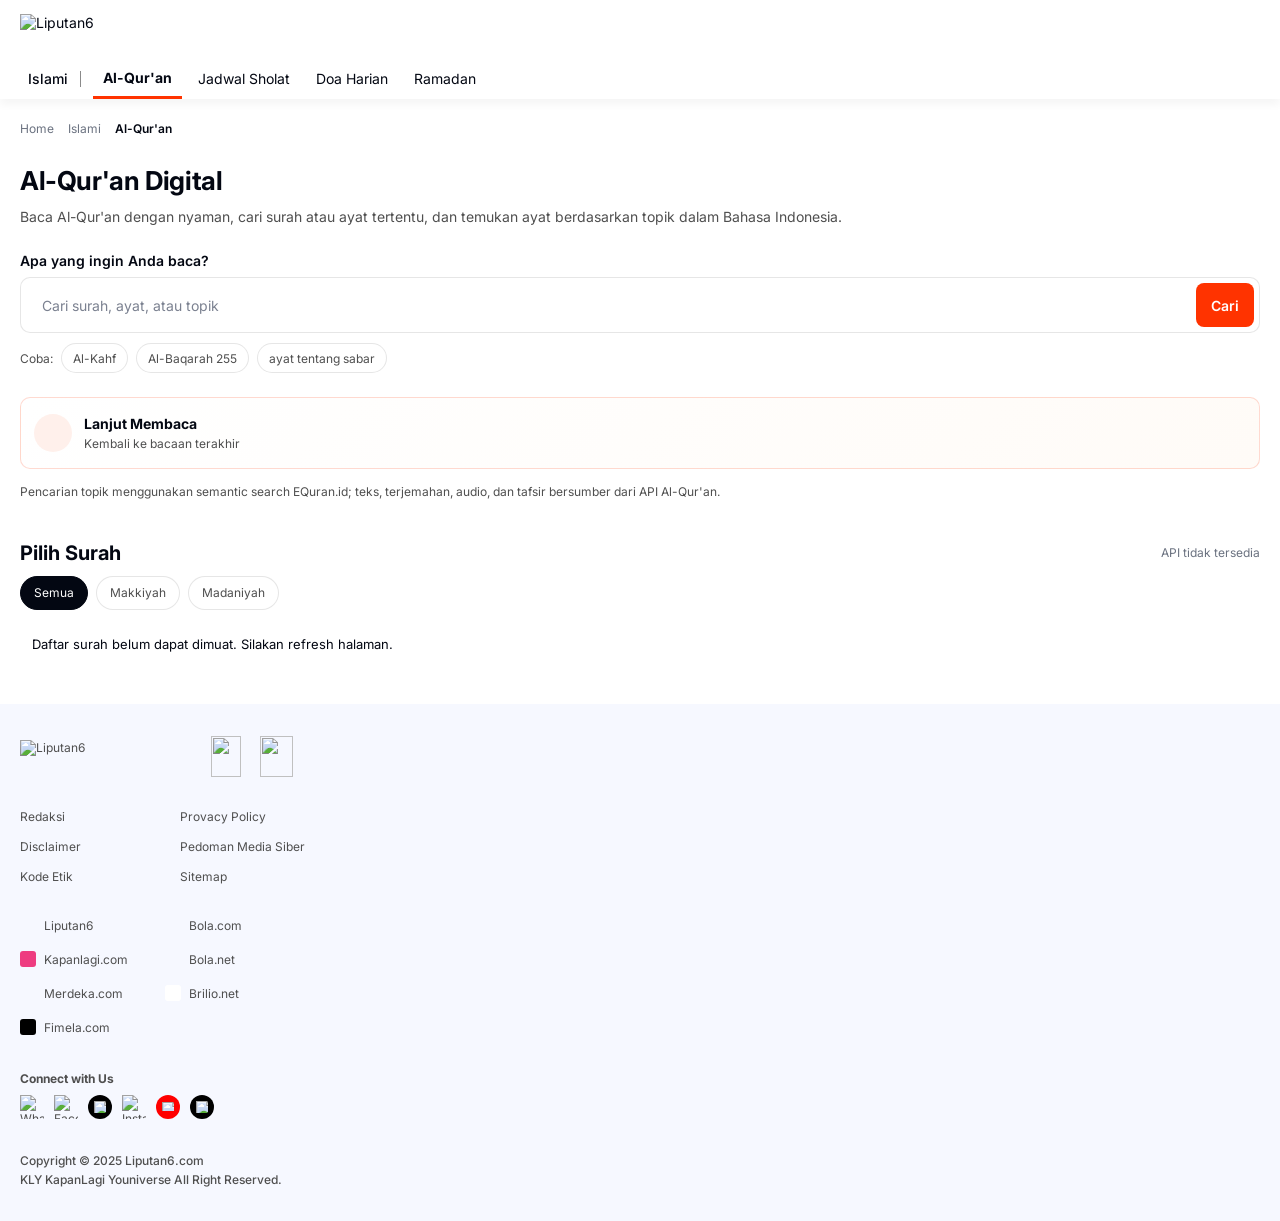
==== commit 82707826: "Load shared mobile interaction states on Quran homepage" ====
--- a/mobile/index.html
+++ b/mobile/index.html
@@ -6,123 +6,11 @@
   <meta name="theme-color" content="#ffffff">
   <title>Al-Qur'an Digital — Liputan6</title>
   <meta name="description" content="Baca Al-Qur'an digital, cari surah dan ayat, serta lanjutkan bacaan terakhir di Liputan6.">
-  <link rel="preconnect" href="https://fonts.googleapis.com">
-  <link rel="preconnect" href="https://fonts.gstatic.com" crossorigin>
-  <link rel="preconnect" href="https://equran.id">
-  <link href="https://fonts.googleapis.com/css2?family=Inter:wght@400;500;600;700&display=swap" rel="stylesheet">
-  <script src="https://unpkg.com/lucide@0.468.0"></script>
-  <link rel="stylesheet" href="./mobile.css?v=3">
+  <link rel="preconnect" href="https://fonts.googleapis.com"><link rel="preconnect" href="https://fonts.gstatic.com" crossorigin><link rel="preconnect" href="https://equran.id">
+  <link href="https://fonts.googleapis.com/css2?family=Inter:wght@400;500;600;700&display=swap" rel="stylesheet"><script src="https://unpkg.com/lucide@0.468.0"></script><link rel="stylesheet" href="./mobile.css?v=4">
 </head>
 <body>
-  <header class="mobile-header">
-    <div class="mobile-header__bar">
-      <a class="mobile-logo" href="./" aria-label="Liputan6 Al-Qur'an">
-        <img src="https://www.figma.com/api/mcp/asset/c49e7ab8-68de-4ee7-a061-f25c8edc1edc.svg" alt="Liputan6">
-      </a>
-      <div class="mobile-header__actions">
-        <button type="button" class="icon-button" aria-label="Masuk"><i data-lucide="circle-user-round"></i></button>
-        <button type="button" class="icon-button" aria-label="Menu"><i data-lucide="layout-grid"></i></button>
-      </div>
-    </div>
-    <nav class="channel-tabs" aria-label="Navigasi Islami">
-      <div class="channel-tabs__lead"><i data-lucide="book-open"></i><span>Islami</span></div>
-      <span class="channel-divider" aria-hidden="true"></span>
-      <a class="channel-tab active" href="./" aria-current="page">Al-Qur'an</a>
-      <a class="channel-tab" href="#">Jadwal Sholat</a>
-      <a class="channel-tab" href="#">Doa Harian</a>
-      <a class="channel-tab" href="#">Ramadan</a>
-    </nav>
-  </header>
-
-  <main>
-    <div class="mobile-container breadcrumb" aria-label="Breadcrumb">
-      <a href="#">Home</a><i data-lucide="chevron-right"></i><a href="#">Islami</a><i data-lucide="chevron-right"></i><b>Al-Qur'an</b>
-    </div>
-
-    <section class="mobile-container hero">
-      <h1>Al-Qur'an Digital</h1>
-      <p class="lead">Baca Al-Qur'an dengan nyaman, cari surah atau ayat tertentu, dan temukan ayat berdasarkan topik dalam Bahasa Indonesia.</p>
-
-      <div class="finder-label">Apa yang ingin Anda baca?</div>
-      <form class="quran-search" id="searchForm" role="search">
-        <i data-lucide="search"></i>
-        <input id="searchInput" type="search" autocomplete="off" placeholder="Cari surah, ayat, atau topik" aria-label="Cari surah, ayat, atau topik">
-        <button type="submit">Cari</button>
-      </form>
-      <div class="finder-help" aria-label="Contoh pencarian">
-        <span>Coba:</span>
-        <button type="button" data-query="Al-Kahf">Al-Kahf</button>
-        <button type="button" data-query="2:255">Al-Baqarah 255</button>
-        <button type="button" data-query="ayat tentang sabar">ayat tentang sabar</button>
-      </div>
-      <div id="searchResults" class="search-results" hidden></div>
-
-      <div class="journey">
-        <a class="journey-card journey-card--primary" id="continueCard" href="./ayat.html?surah=2&ayat=1">
-          <span class="journey-icon"><i data-lucide="history"></i></span>
-          <span class="journey-copy"><strong>Lanjut Membaca</strong><small id="continueMeta">Kembali ke bacaan terakhir</small></span>
-          <i data-lucide="chevron-right" class="journey-arrow"></i>
-        </a>
-      </div>
-      <p class="api-note">Pencarian topik menggunakan semantic search EQuran.id; teks, terjemahan, audio, dan tafsir bersumber dari API Al-Qur'an.</p>
-    </section>
-
-    <section class="surah-section" id="surahSection">
-      <div class="mobile-container surah-head">
-        <h2>Pilih Surah</h2>
-        <span id="surahCount">Memuat daftar surah...</span>
-      </div>
-      <div class="mobile-container filter-panel" id="filterPanel" aria-label="Filter jenis surah">
-        <button type="button" class="active" data-filter="Semua">Semua</button>
-        <button type="button" data-filter="Makkiyah">Makkiyah</button>
-        <button type="button" data-filter="Madaniyah">Madaniyah</button>
-      </div>
-      <div class="mobile-container surah-list" id="surahList">
-        <div class="surah-skeleton"></div><div class="surah-skeleton"></div><div class="surah-skeleton"></div>
-      </div>
-      <div class="mobile-container">
-        <button class="load-more" id="loadMore" type="button" hidden>Tampilkan lebih banyak</button>
-      </div>
-    </section>
-  </main>
-
-  <footer class="mobile-footer" data-node-id="9561:6374">
-    <div class="footer-brand-row">
-      <img class="footer-logo" src="https://www.figma.com/api/mcp/asset/d6992bd1-58a9-4e3c-9ffc-792613bb1e10.svg" alt="Liputan6">
-      <img class="footer-badge" src="https://www.figma.com/api/mcp/asset/353c3e08-ad01-46cc-924c-772f82cb1139.png" alt="">
-      <img class="footer-badge footer-badge--wide" src="https://www.figma.com/api/mcp/asset/031d70f5-2025-4f93-bd6d-1e3b5e83b98a.png" alt="">
-    </div>
-    <div class="footer-link-grid">
-      <div><a href="#">Redaksi</a><a href="#">Disclaimer</a><a href="#">Kode Etik</a></div>
-      <div><a href="#">Provacy Policy</a><a href="#">Pedoman Media Siber</a><a href="#">Sitemap</a></div>
-    </div>
-    <div class="footer-network">
-      <div>
-        <span><img src="https://www.figma.com/api/mcp/asset/102d1f4e-d08d-4d33-853c-e6e556c7f424.svg" alt="">Liputan6</span>
-        <span class="kl-icon"><i><img src="https://www.figma.com/api/mcp/asset/fbc10e98-ecdf-48d4-936a-a39d8ad5038f.svg" alt=""></i>Kapanlagi.com</span>
-        <span><img src="https://www.figma.com/api/mcp/asset/77bad72e-ecf4-429f-89d7-3615265c7aa0.svg" alt="">Merdeka.com</span>
-        <span class="fimela-icon"><i><img src="https://www.figma.com/api/mcp/asset/9bfc8b59-94fc-42bd-aa6b-5ca5ee5abcc8.svg" alt=""></i>Fimela.com</span>
-      </div>
-      <div>
-        <span><img src="https://www.figma.com/api/mcp/asset/98e5363f-795e-4adc-bf3e-c63c21144c7f.svg" alt="">Bola.com</span>
-        <span><img src="https://www.figma.com/api/mcp/asset/d00fa929-3812-410c-9f17-5fcaa4eff801.svg" alt="">Bola.net</span>
-        <span class="brilio-icon"><i><img src="https://www.figma.com/api/mcp/asset/13ba5c3d-ec86-4aa4-a033-017173a704bc.svg" alt=""></i>Brilio.net</span>
-      </div>
-    </div>
-    <div class="footer-social">
-      <strong>Connect with Us</strong>
-      <div>
-        <img src="https://www.figma.com/api/mcp/asset/14cc99d3-c0a4-4e48-9667-baae91fb8a4d.svg" alt="WhatsApp">
-        <img src="https://www.figma.com/api/mcp/asset/903afd90-6f0a-4bb9-a079-15344057a6ca.svg" alt="Facebook">
-        <span class="social-circle social-circle--black"><img src="https://www.figma.com/api/mcp/asset/2e56306e-1889-42ac-8b57-8aeb330c167c.svg" alt="X"></span>
-        <img src="https://www.figma.com/api/mcp/asset/08697b91-86b5-44cb-a3bb-99bf7665ad45.svg" alt="Instagram">
-        <span class="social-circle social-circle--youtube"><img src="https://www.figma.com/api/mcp/asset/a20d5023-03fb-479c-840e-0ed7fa0ce49d.svg" alt="YouTube"></span>
-        <span class="social-circle social-circle--black"><img src="https://www.figma.com/api/mcp/asset/47ce1d9b-184d-40ee-b671-5372ececbd9a.svg" alt="TikTok"></span>
-      </div>
-    </div>
-    <p>Copyright © 2025 Liputan6.com<br>KLY KapanLagi Youniverse All Right Reserved.</p>
-  </footer>
-
-  <script src="./home.js?v=3"></script>
-</body>
-</html>+  <header class="mobile-header"><div class="mobile-header__bar"><a class="mobile-logo" href="./" aria-label="Liputan6 Al-Qur'an"><img src="https://www.figma.com/api/mcp/asset/c49e7ab8-68de-4ee7-a061-f25c8edc1edc.svg" alt="Liputan6"></a><div class="mobile-header__actions"><button type="button" class="icon-button" aria-label="Masuk"><i data-lucide="circle-user-round"></i></button><button type="button" class="icon-button" aria-label="Menu"><i data-lucide="layout-grid"></i></button></div></div><nav class="channel-tabs" aria-label="Navigasi Islami"><div class="channel-tabs__lead"><i data-lucide="book-open"></i><span>Islami</span></div><span class="channel-divider" aria-hidden="true"></span><a class="channel-tab active" href="./" aria-current="page">Al-Qur'an</a><a class="channel-tab" href="#">Jadwal Sholat</a><a class="channel-tab" href="#">Doa Harian</a><a class="channel-tab" href="#">Ramadan</a></nav></header>
+  <main><div class="mobile-container breadcrumb" aria-label="Breadcrumb"><a href="#">Home</a><i data-lucide="chevron-right"></i><a href="#">Islami</a><i data-lucide="chevron-right"></i><b>Al-Qur'an</b></div><section class="mobile-container hero"><h1>Al-Qur'an Digital</h1><p class="lead">Baca Al-Qur'an dengan nyaman, cari surah atau ayat tertentu, dan temukan ayat berdasarkan topik dalam Bahasa Indonesia.</p><div class="finder-label">Apa yang ingin Anda baca?</div><form class="quran-search" id="searchForm" role="search"><i data-lucide="search"></i><input id="searchInput" type="search" autocomplete="off" placeholder="Cari surah, ayat, atau topik" aria-label="Cari surah, ayat, atau topik"><button type="submit">Cari</button></form><div class="finder-help" aria-label="Contoh pencarian"><span>Coba:</span><button type="button" data-query="Al-Kahf">Al-Kahf</button><button type="button" data-query="2:255">Al-Baqarah 255</button><button type="button" data-query="ayat tentang sabar">ayat tentang sabar</button></div><div id="searchResults" class="search-results" hidden></div><div class="journey"><a class="journey-card journey-card--primary" id="continueCard" href="./ayat.html?surah=2&ayat=1"><span class="journey-icon"><i data-lucide="history"></i></span><span class="journey-copy"><strong>Lanjut Membaca</strong><small id="continueMeta">Kembali ke bacaan terakhir</small></span><i data-lucide="chevron-right" class="journey-arrow"></i></a></div><p class="api-note">Pencarian topik menggunakan semantic search EQuran.id; teks, terjemahan, audio, dan tafsir bersumber dari API Al-Qur'an.</p></section><section class="surah-section" id="surahSection"><div class="mobile-container surah-head"><h2>Pilih Surah</h2><span id="surahCount">Memuat daftar surah...</span></div><div class="mobile-container filter-panel" id="filterPanel" aria-label="Filter jenis surah"><button type="button" class="active" data-filter="Semua">Semua</button><button type="button" data-filter="Makkiyah">Makkiyah</button><button type="button" data-filter="Madaniyah">Madaniyah</button></div><div class="mobile-container surah-list" id="surahList"><div class="surah-skeleton"></div><div class="surah-skeleton"></div><div class="surah-skeleton"></div></div><div class="mobile-container"><button class="load-more" id="loadMore" type="button" hidden>Tampilkan lebih banyak</button></div></section></main>
+  <footer class="mobile-footer" data-node-id="9561:6374"><div class="footer-brand-row"><img class="footer-logo" src="https://www.figma.com/api/mcp/asset/d6992bd1-58a9-4e3c-9ffc-792613bb1e10.svg" alt="Liputan6"><img class="footer-badge" src="https://www.figma.com/api/mcp/asset/353c3e08-ad01-46cc-924c-772f82cb1139.png" alt=""><img class="footer-badge footer-badge--wide" src="https://www.figma.com/api/mcp/asset/031d70f5-2025-4f93-bd6d-1e3b5e83b98a.png" alt=""></div><div class="footer-link-grid"><div><a href="#">Redaksi</a><a href="#">Disclaimer</a><a href="#">Kode Etik</a></div><div><a href="#">Provacy Policy</a><a href="#">Pedoman Media Siber</a><a href="#">Sitemap</a></div></div><div class="footer-network"><div><span><img src="https://www.figma.com/api/mcp/asset/102d1f4e-d08d-4d33-853c-e6e556c7f424.svg" alt="">Liputan6</span><span class="kl-icon"><i><img src="https://www.figma.com/api/mcp/asset/fbc10e98-ecdf-48d4-936a-a39d8ad5038f.svg" alt=""></i>Kapanlagi.com</span><span><img src="https://www.figma.com/api/mcp/asset/77bad72e-ecf4-429f-89d7-3615265c7aa0.svg" alt="">Merdeka.com</span><span class="fimela-icon"><i><img src="https://www.figma.com/api/mcp/asset/9bfc8b59-94fc-42bd-aa6b-5ca5ee5abcc8.svg" alt=""></i>Fimela.com</span></div><div><span><img src="https://www.figma.com/api/mcp/asset/98e5363f-795e-4adc-bf3e-c63c21144c7f.svg" alt="">Bola.com</span><span><img src="https://www.figma.com/api/mcp/asset/d00fa929-3812-410c-9f17-5fcaa4eff801.svg" alt="">Bola.net</span><span class="brilio-icon"><i><img src="https://www.figma.com/api/mcp/asset/13ba5c3d-ec86-4aa4-a033-017173a704bc.svg" alt=""></i>Brilio.net</span></div></div><div class="footer-social"><strong>Connect with Us</strong><div><img src="https://www.figma.com/api/mcp/asset/14cc99d3-c0a4-4e48-9667-baae91fb8a4d.svg" alt="WhatsApp"><img src="https://www.figma.com/api/mcp/asset/903afd90-6f0a-4bb9-a079-15344057a6ca.svg" alt="Facebook"><span class="social-circle social-circle--black"><img src="https://www.figma.com/api/mcp/asset/2e56306e-1889-42ac-8b57-8aeb330c167c.svg" alt="X"></span><img src="https://www.figma.com/api/mcp/asset/08697b91-86b5-44cb-a3bb-99bf7665ad45.svg" alt="Instagram"><span class="social-circle social-circle--youtube"><img src="https://www.figma.com/api/mcp/asset/a20d5023-03fb-479c-840e-0ed7fa0ce49d.svg" alt="YouTube"></span><span class="social-circle social-circle--black"><img src="https://www.figma.com/api/mcp/asset/47ce1d9b-184d-40ee-b671-5372ececbd9a.svg" alt="TikTok"></span></div></div><p>Copyright © 2025 Liputan6.com<br>KLY KapanLagi Youniverse All Right Reserved.</p></footer><script src="./home.js?v=3"></script>
+</body></html>
--- a/mobile/mobile.css
+++ b/mobile/mobile.css
@@ -1 +1 @@
-:root{--ink:#030712;--muted:#4f4f4f;--orange:#f30;--surface:#fff;--soft:#f6f8ff;--line:rgba(79,79,79,.14);--blue:#0042a5}*{box-sizing:border-box}html{font-family:Inter,Arial,sans-serif;color:var(--ink);background:#fff;font-size:16px}body{margin:0;background:#fff;font-size:14px}a{color:inherit;text-decoration:none}button,input{font:inherit}.mobile-header{position:sticky;top:0;z-index:50;background:#fff}.mobile-header__bar{height:58px;padding:14px 18px;display:flex;align-items:center;justify-content:space-between}.mobile-logo{width:161px;height:30px;display:block}.mobile-logo img{width:100%;height:100%;object-fit:contain}.mobile-header__actions{display:flex;gap:20px}.icon-button{width:20px;height:20px;padding:0;border:0;background:transparent;color:var(--ink);display:grid;place-items:center}.icon-button svg{width:20px;height:20px}.channel-tabs{height:41px;display:flex;align-items:center;gap:6px;padding:0 18px;overflow-x:auto;background:#fff;box-shadow:0 6px 8px rgba(0,0,0,.04);scrollbar-width:none}.channel-tabs::-webkit-scrollbar{display:none}.channel-tabs__lead{display:flex;align-items:center;gap:8px;flex:0 0 auto;font-size:14px;font-weight:500}.channel-tabs__lead svg{width:24px;height:24px}.channel-divider{width:1px;height:16px;background:#8a8a8a;flex:0 0 auto;margin:0 6px}.channel-tab{height:41px;padding:12px 10px;display:flex;align-items:center;flex:0 0 auto;white-space:nowrap;font-size:14px}.channel-tab.active{font-weight:700;border-bottom:3px solid var(--orange)}.mobile-container{width:min(100%,375px);margin:0 auto;padding-left:16px;padding-right:16px}.breadcrumb{min-height:43px;margin-top:8px;display:flex;align-items:center;gap:7px;font-size:12px;color:#6b7280}.breadcrumb svg{width:14px;height:14px}.breadcrumb b{color:var(--ink);font-weight:600}.hero{padding-top:14px;padding-bottom:30px}.hero h1{margin:0 0 8px;font-size:26px;line-height:1.3;letter-spacing:-.015em}.hero .lead{margin:0;color:var(--muted);font-size:14px;line-height:1.6}.finder-label{margin-top:24px;margin-bottom:8px;font-size:14px;font-weight:600}.quran-search{min-height:56px;border:1px solid var(--line);border-radius:10px;padding:5px 5px 5px 12px;display:flex;align-items:center;gap:9px;background:#fff}.quran-search:focus-within{border-color:var(--orange);box-shadow:0 0 0 3px rgba(255,51,0,.1)}.quran-search>svg{width:20px;height:20px;flex:0 0 auto}.quran-search input{min-width:0;flex:1;height:44px;padding:0;border:0;outline:0;background:transparent;font-size:14px;color:var(--ink)}.quran-search input::placeholder{color:#7b8190}.quran-search button{height:44px;min-width:58px;padding:0 14px;border:0;border-radius:8px;background:var(--orange);color:#fff;font-size:14px;font-weight:600}.finder-help{margin-top:10px;display:flex;align-items:center;gap:8px;overflow-x:auto;scrollbar-width:none}.finder-help::-webkit-scrollbar{display:none}.finder-help>span{font-size:12px;color:var(--muted);flex:0 0 auto}.finder-help button{height:30px;padding:0 11px;border:1px solid var(--line);border-radius:999px;background:#fff;color:var(--muted);font-size:12px;white-space:nowrap}.search-results{margin-top:12px;border:1px solid var(--line);border-radius:10px;overflow:hidden;background:#fff}.search-result{display:flex;align-items:center;justify-content:space-between;gap:12px;padding:12px;border-bottom:1px solid var(--line);font-size:13px}.search-result:last-child{border-bottom:0}.search-result small{font-size:12px;color:var(--muted);line-height:1.45}.journey{margin-top:24px;display:flex;flex-direction:column;gap:10px}.journey-card{min-height:72px;border:1px solid var(--line);border-radius:10px;background:#fff;display:flex;align-items:center;gap:12px;padding:13px}.journey-card--primary{border-color:rgba(255,51,0,.18);background:linear-gradient(135deg,#fff,#fffbf7)}.journey-icon{width:38px;height:38px;border-radius:50%;display:grid;place-items:center;background:var(--soft);color:var(--ink);flex:0 0 auto}.journey-card--primary .journey-icon{background:#fff0eb;color:var(--orange)}.journey-icon svg{width:18px;height:18px}.journey-copy{min-width:0;display:flex;flex:1;flex-direction:column;gap:4px}.journey-copy strong{font-size:14px}.journey-copy small{font-size:12px;color:var(--muted);white-space:nowrap;overflow:hidden;text-overflow:ellipsis}.journey-arrow{width:18px;height:18px;color:#6b7280}.api-note{margin:14px 0 0;color:var(--muted);font-size:12px;line-height:1.55}.surah-section{padding-top:8px;padding-bottom:40px}.surah-head{display:flex;align-items:center;justify-content:space-between;gap:12px;margin-bottom:12px}.surah-head h2{margin:0;font-size:20px;line-height:1.3}.surah-tools{display:flex;align-items:center;gap:8px}.surah-tools>span{font-size:12px;color:#6b7280;white-space:nowrap}.filter-button{height:36px;border:1px solid var(--line);border-radius:8px;background:#fff;padding:0 10px;display:flex;align-items:center;gap:6px;font-size:12px;color:var(--muted)}.filter-button svg{width:15px;height:15px}.filter-panel{display:flex;gap:8px;padding-bottom:12px;overflow-x:auto}.filter-panel button{height:34px;padding:0 13px;border:1px solid var(--line);border-radius:999px;background:#fff;font-size:12px;color:var(--muted)}.filter-panel button.active{border-color:var(--ink);background:var(--ink);color:#fff}.surah-list{display:flex;flex-direction:column;gap:10px}.surah-item{display:grid;grid-template-columns:38px minmax(0,1fr) auto;align-items:center;gap:10px;min-height:82px;border:1px solid var(--line);border-radius:10px;padding:12px;background:#fff}.surah-number{width:34px;height:34px;border-radius:8px;background:var(--soft);display:grid;place-items:center;font-size:12px;font-weight:700}.surah-copy{min-width:0}.surah-copy strong{display:block;font-size:14px;margin-bottom:4px}.surah-copy span{display:block;font-size:12px;color:var(--muted);line-height:1.4}.surah-arabic{text-align:right;max-width:120px}.surah-arabic b{display:block;font-family:'Noto Naskh Arabic',serif;font-size:24px;line-height:1.35;font-weight:600}.surah-arabic span{display:block;font-size:12px;color:var(--muted);margin-top:3px;white-space:nowrap;overflow:hidden;text-overflow:ellipsis}.surah-skeleton{height:82px;border:1px solid var(--line);border-radius:10px;position:relative;overflow:hidden}.surah-skeleton:after{content:"";position:absolute;inset:14px;background:linear-gradient(90deg,#f1f3f7,#fafbfc,#f1f3f7);border-radius:8px;animation:pulse 1.2s infinite alternate}.load-more{width:100%;height:46px;margin-top:18px;border:1px solid var(--line);border-radius:9px;background:#fff;color:var(--ink);font-size:14px;font-weight:600}.mobile-footer{background:var(--soft);padding:32px 20px;display:flex;flex-direction:column;gap:32px;color:var(--muted);font-size:12px}.footer-brand-row{display:flex;align-items:center;gap:19px;width:273px}.footer-logo{width:172px;height:32px;object-fit:contain}.footer-badge{width:30px;height:41px;object-fit:cover}.footer-badge--wide{width:33px}.footer-link-grid{display:grid;grid-template-columns:95px 133px;gap:65px;align-items:center}.footer-link-grid>div{display:flex;flex-direction:column;gap:15px}.footer-link-grid a{font-size:12px;line-height:15px;white-space:nowrap}.footer-network{display:grid;grid-template-columns:115px 141px;gap:30px;align-items:start}.footer-network>div{display:flex;flex-direction:column;gap:15px}.footer-network span{height:19px;display:flex;align-items:center;gap:8px;font-size:12px;line-height:19px;white-space:nowrap}.footer-network span>img,.footer-network span>i{width:16px;height:16px;flex:0 0 16px;object-fit:contain}.kl-icon i{background:#ee3c80;border-radius:3px;display:grid;place-items:center;overflow:hidden}.kl-icon i img{width:10px;height:8px;object-fit:contain}.fimela-icon i{background:#000;border-radius:3px;display:grid;place-items:center}.fimela-icon i img{width:6px;height:10px}.brilio-icon i{background:#fff;border-radius:3px;display:grid;place-items:center}.brilio-icon i img{width:9px;height:10px}.footer-social{display:flex;flex-direction:column;gap:7px}.footer-social strong{font-size:12px;line-height:19px}.footer-social>div{display:flex;gap:10px;align-items:center}.footer-social>div>img,.social-circle{width:24px;height:24px;flex:0 0 24px}.footer-social>div>img{object-fit:contain}.social-circle{border-radius:50%;display:grid;place-items:center}.social-circle img{object-fit:contain}.social-circle--black{background:#000}.social-circle--black img{width:12px;height:12px}.social-circle--youtube{background:red}.social-circle--youtube img{width:12px;height:9px}.mobile-footer>p{margin:0;line-height:1.6;font-weight:500;font-size:12px}@keyframes pulse{from{opacity:.55}to{opacity:1}}@media(max-width:350px){.surah-head{align-items:flex-start;flex-direction:column}.surah-tools{width:100%;justify-content:space-between}.surah-arabic{max-width:94px}.footer-link-grid{gap:42px}.footer-network{gap:18px}.footer-brand-row{gap:12px}.footer-logo{width:154px}}@media(prefers-reduced-motion:reduce){*{scroll-behavior:auto!important;animation:none!important;transition:none!important}}+@font-face{font-family:'surah-name-v4-icon';src:url('https://static-cdn.tarteel.ai/qul/fonts/surah-names/v4/surah-name-v4.ttf') format('truetype');font-display:swap}:root{--ink:#030712;--muted:#4f4f4f;--orange:#f30;--surface:#fff;--soft:#f6f8ff;--line:rgba(79,79,79,.14);--blue:#0042a5;--page-gutter:20px}*{box-sizing:border-box}html{font-family:Inter,Arial,sans-serif;color:var(--ink);background:#fff;font-size:16px}body{margin:0;background:#fff;font-size:14px}a{color:inherit;text-decoration:none}button,input,select{font:inherit}button,a{-webkit-tap-highlight-color:transparent}.mobile-header{position:sticky;top:0;z-index:50;background:#fff}.mobile-header__bar{height:58px;padding:14px var(--page-gutter);display:flex;align-items:center;justify-content:space-between}.mobile-logo{width:161px;height:30px;display:block}.mobile-logo img{width:100%;height:100%;object-fit:contain}.mobile-header__actions{display:flex;gap:20px}.icon-button{width:44px;height:44px;padding:0;border:0;background:transparent;color:var(--ink);display:grid;place-items:center;margin:-12px -12px -12px 0}.icon-button svg{width:20px;height:20px}.channel-tabs{height:41px;display:flex;align-items:center;gap:6px;padding:0 var(--page-gutter);overflow-x:auto;background:#fff;box-shadow:0 6px 8px rgba(0,0,0,.04);scrollbar-width:none}.channel-tabs::-webkit-scrollbar{display:none}.channel-tabs__lead{display:flex;align-items:center;gap:8px;flex:0 0 auto;font-size:14px;font-weight:500}.channel-tabs__lead svg{width:24px;height:24px}.channel-divider{width:1px;height:16px;background:#8a8a8a;flex:0 0 auto;margin:0 6px}.channel-tab{height:41px;padding:12px 10px;display:flex;align-items:center;flex:0 0 auto;white-space:nowrap;font-size:14px}.channel-tab.active{font-weight:700;border-bottom:3px solid var(--orange)}.mobile-container{width:100%;margin:0;padding-left:var(--page-gutter);padding-right:var(--page-gutter)}.breadcrumb{min-height:43px;margin-top:8px;display:flex;align-items:center;gap:7px;font-size:12px;color:#6b7280}.breadcrumb svg{width:14px;height:14px}.breadcrumb b{color:var(--ink);font-weight:600}.hero{padding-top:14px;padding-bottom:30px}.hero h1{margin:0 0 8px;font-size:26px;line-height:1.3;letter-spacing:-.015em}.hero .lead{margin:0;color:var(--muted);font-size:14px;line-height:1.6}.finder-label{margin-top:24px;margin-bottom:8px;font-size:14px;font-weight:600}.quran-search{min-height:56px;border:1px solid var(--line);border-radius:10px;padding:5px 5px 5px 12px;display:flex;align-items:center;gap:9px;background:#fff}.quran-search:focus-within{border-color:var(--orange);box-shadow:0 0 0 3px rgba(255,51,0,.1)}.quran-search>svg{width:20px;height:20px;flex:0 0 auto}.quran-search input{min-width:0;flex:1;height:44px;padding:0;border:0;outline:0;background:transparent;font-size:14px;color:var(--ink)}.quran-search input::placeholder{color:#7b8190}.quran-search button{height:44px;min-width:58px;padding:0 14px;border:0;border-radius:8px;background:var(--orange);color:#fff;font-size:14px;font-weight:600}.finder-help{margin-top:10px;display:flex;align-items:center;gap:8px;overflow-x:auto;scrollbar-width:none;padding-right:28px;-webkit-mask-image:linear-gradient(to right,#000 0,#000 calc(100% - 34px),transparent 100%);mask-image:linear-gradient(to right,#000 0,#000 calc(100% - 34px),transparent 100%)}.finder-help::-webkit-scrollbar{display:none}.finder-help>span{font-size:12px;color:var(--muted);flex:0 0 auto}.finder-help button{height:30px;padding:0 11px;border:1px solid var(--line);border-radius:999px;background:#fff;color:var(--muted);font-size:12px;white-space:nowrap}.search-results{margin-top:12px;border:1px solid var(--line);border-radius:10px;overflow:hidden;background:#fff}.search-result{display:flex;align-items:center;justify-content:space-between;gap:12px;padding:12px;border-bottom:1px solid var(--line);font-size:13px}.search-result:last-child{border-bottom:0}.search-result small{font-size:12px;color:var(--muted);line-height:1.45}.journey{margin-top:24px;display:flex;flex-direction:column;gap:10px}.journey-card{min-height:72px;border:1px solid var(--line);border-radius:10px;background:#fff;display:flex;align-items:center;gap:12px;padding:13px}.journey-card--primary{border-color:rgba(255,51,0,.18);background:linear-gradient(135deg,#fff,#fffbf7)}.journey-icon{width:38px;height:38px;border-radius:50%;display:grid;place-items:center;background:var(--soft);color:var(--ink);flex:0 0 auto}.journey-card--primary .journey-icon{background:#fff0eb;color:var(--orange)}.journey-icon svg{width:18px;height:18px}.journey-copy{min-width:0;display:flex;flex:1;flex-direction:column;gap:4px}.journey-copy strong{font-size:14px}.journey-copy small{font-size:12px;color:var(--muted);white-space:nowrap;overflow:hidden;text-overflow:ellipsis}.journey-arrow{width:18px;height:18px;color:#6b7280}.api-note{margin:14px 0 0;color:var(--muted);font-size:12px;line-height:1.55}.surah-section{padding-top:8px;padding-bottom:40px}.surah-head{display:flex;align-items:center;justify-content:space-between;gap:12px;margin-bottom:10px}.surah-head h2{margin:0;font-size:20px;line-height:1.3}.surah-head>span{font-size:12px;color:#6b7280;white-space:nowrap}.filter-panel{display:flex;gap:8px;padding-bottom:14px;overflow-x:auto;scrollbar-width:none}.filter-panel::-webkit-scrollbar{display:none}.filter-panel button{height:34px;padding:0 13px;border:1px solid var(--line);border-radius:999px;background:#fff;font-size:12px;color:var(--muted)}.filter-panel button.active{border-color:var(--ink);background:var(--ink);color:#fff}.surah-list{display:flex;flex-direction:column;gap:10px}.surah-item{display:grid;grid-template-columns:42px minmax(0,1fr) auto;align-items:center;gap:10px;min-height:84px;border:1px solid var(--line);border-radius:10px;padding:12px;background:#fff}.surah-number{width:40px;height:40px;border-radius:8px;background:var(--soft);display:grid;place-items:center;font-size:16px;font-weight:700}.surah-copy{min-width:0}.surah-copy strong{display:block;font-size:16px;margin-bottom:4px}.surah-copy span{display:block;font-size:12px;color:var(--muted);line-height:1.4}.surah-arabic{text-align:right;max-width:128px}.surah-arabic b{display:block;font-family:'surah-name-v4-icon'!important;font-size:40px;line-height:1;font-weight:400;font-style:normal;font-variant-ligatures:common-ligatures;font-feature-settings:'liga' 1,'clig' 1;letter-spacing:0;white-space:nowrap}.surah-skeleton{height:84px;border:1px solid var(--line);border-radius:10px;position:relative;overflow:hidden}.surah-skeleton:after{content:"";position:absolute;inset:14px;background:linear-gradient(90deg,#f1f3f7,#fafbfc,#f1f3f7);border-radius:8px;animation:pulse 1.2s infinite alternate}.load-more{width:100%;height:46px;margin-top:18px;border:1px solid var(--line);border-radius:9px;background:#fff;color:var(--ink);font-size:14px;font-weight:600}.mobile-footer{background:var(--soft);padding:32px var(--page-gutter);display:flex;flex-direction:column;gap:32px;color:var(--muted);font-size:12px}.footer-brand-row{display:flex;align-items:center;gap:19px;width:273px}.footer-logo{width:172px;height:32px;object-fit:contain}.footer-badge{width:30px;height:41px;object-fit:cover}.footer-badge--wide{width:33px}.footer-link-grid{display:grid;grid-template-columns:95px 133px;gap:65px;align-items:center}.footer-link-grid>div{display:flex;flex-direction:column;gap:15px}.footer-link-grid a{font-size:12px;line-height:15px;white-space:nowrap}.footer-network{display:grid;grid-template-columns:115px 141px;gap:30px;align-items:start}.footer-network>div{display:flex;flex-direction:column;gap:15px}.footer-network span{height:19px;display:flex;align-items:center;gap:8px;font-size:12px;line-height:19px;white-space:nowrap}.footer-network span>img,.footer-network span>i{width:16px;height:16px;flex:0 0 16px;object-fit:contain}.kl-icon i{background:#ee3c80;border-radius:3px;display:grid;place-items:center;overflow:hidden}.kl-icon i img{width:10px;height:8px;object-fit:contain}.fimela-icon i{background:#000;border-radius:3px;display:grid;place-items:center}.fimela-icon i img{width:6px;height:10px}.brilio-icon i{background:#fff;border-radius:3px;display:grid;place-items:center}.brilio-icon i img{width:9px;height:10px}.footer-social{display:flex;flex-direction:column;gap:7px}.footer-social strong{font-size:12px;line-height:19px}.footer-social>div{display:flex;gap:10px;align-items:center}.footer-social>div>img,.social-circle{width:24px;height:24px;flex:0 0 24px}.footer-social>div>img{object-fit:contain}.social-circle{border-radius:50%;display:grid;place-items:center}.social-circle img{object-fit:contain}.social-circle--black{background:#000}.social-circle--black img{width:12px;height:12px}.social-circle--youtube{background:red}.social-circle--youtube img{width:12px;height:9px}.mobile-footer>p{margin:0;line-height:1.6;font-weight:500;font-size:12px}.quran-search button,.finder-help button,.filter-panel button,.load-more,.journey-card,.surah-item,.icon-button{transition:transform .08s ease,background-color .12s ease,border-color .12s ease,box-shadow .12s ease}.quran-search button:active,.finder-help button:active,.filter-panel button:active,.load-more:active,.journey-card:active,.surah-item:active,.icon-button:active{transform:scale(.98)}.load-more:active,.finder-help button:active,.filter-panel button:active{background:#f6f8ff}.load-more:disabled,button:disabled{opacity:.5;cursor:not-allowed}.quran-search button:focus-visible,.finder-help button:focus-visible,.filter-panel button:focus-visible,.load-more:focus-visible,.journey-card:focus-visible,.surah-item:focus-visible,.icon-button:focus-visible{outline:3px solid rgba(0,66,165,.28);outline-offset:2px}@media(hover:hover) and (pointer:fine){.load-more:hover,.finder-help button:hover,.filter-panel button:hover{border-color:rgba(0,66,165,.35);background:#f6f8ff}.journey-card:hover,.surah-item:hover{border-color:rgba(0,66,165,.25);box-shadow:0 2px 10px rgba(3,7,18,.05)}}@keyframes pulse{from{opacity:.55}to{opacity:1}}@media(max-width:350px){:root{--page-gutter:16px}.surah-arabic{max-width:100px}.surah-arabic b{font-size:36px}.footer-link-grid{gap:42px}.footer-network{gap:18px}.footer-brand-row{gap:12px}.footer-logo{width:154px}}@media(prefers-reduced-motion:reduce){*{scroll-behavior:auto!important;animation:none!important;transition:none!important}}
